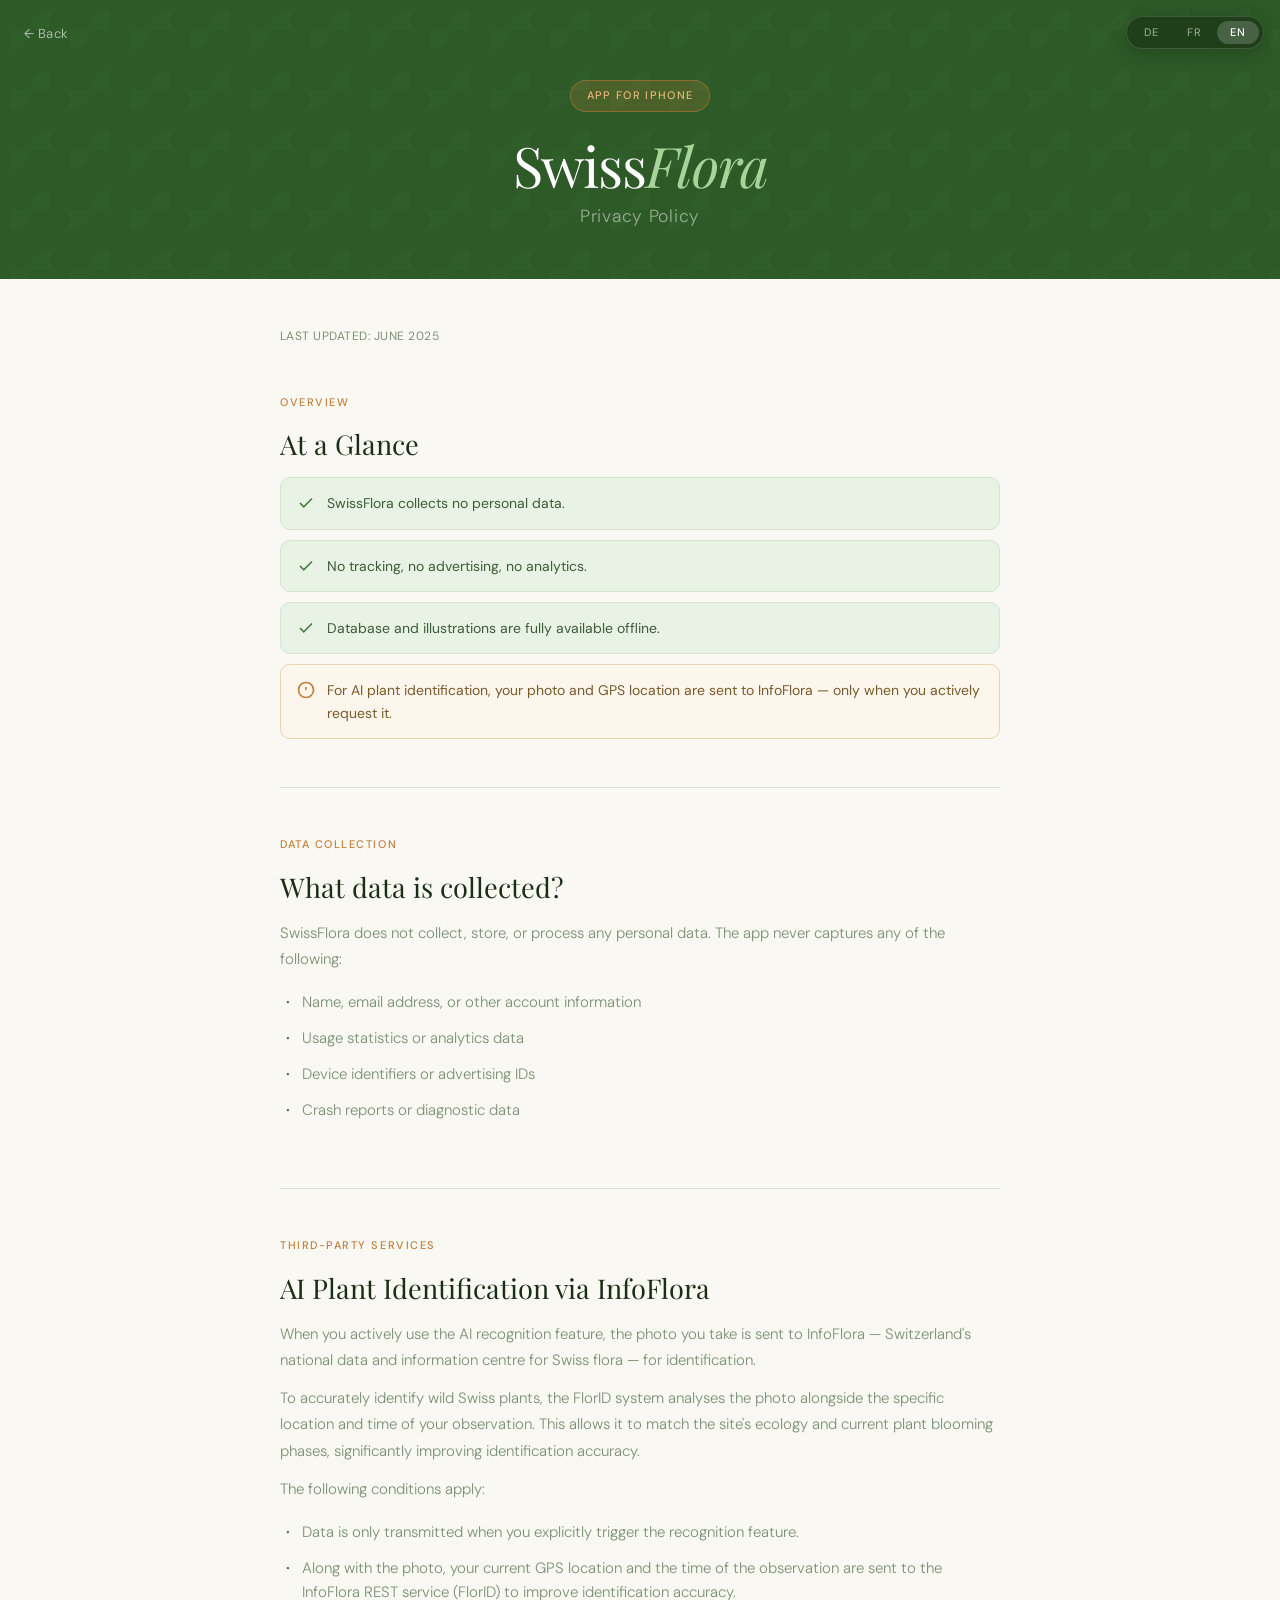
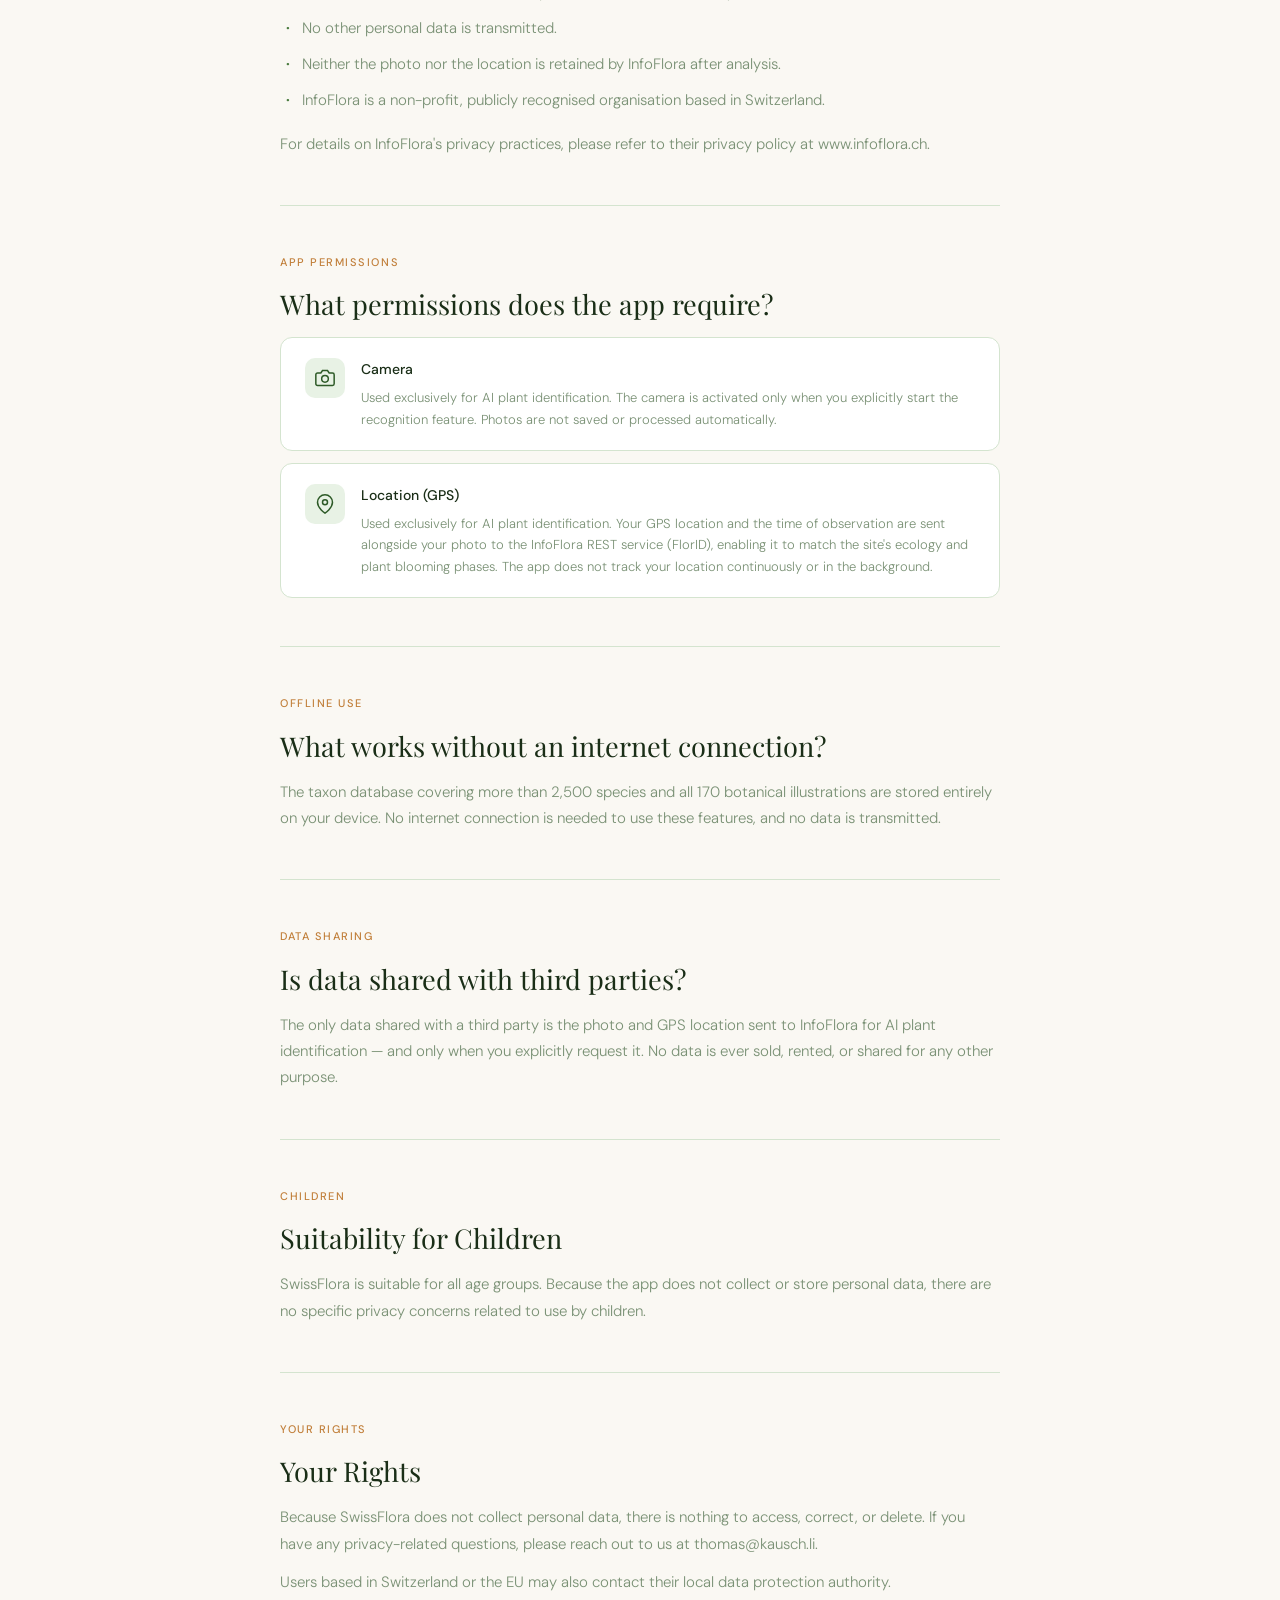
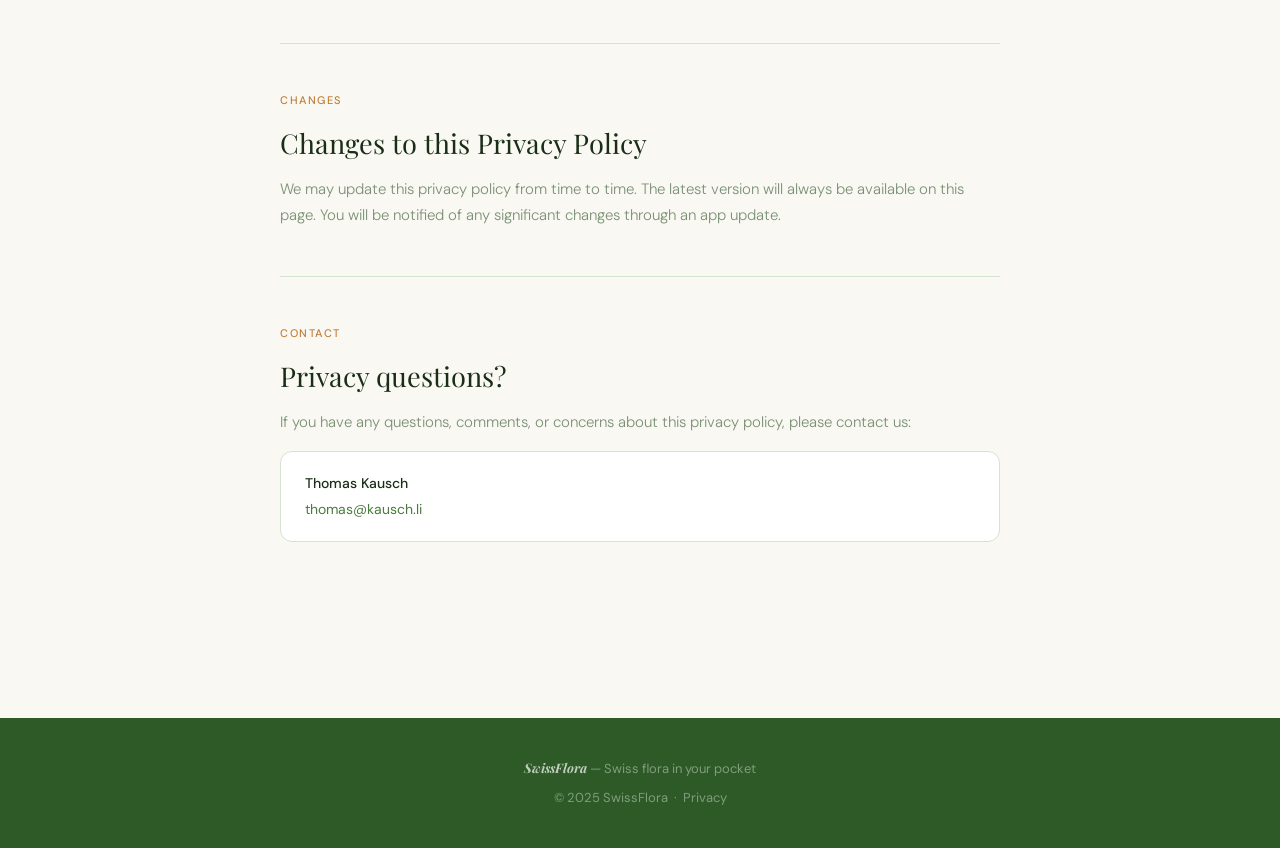
==== privacy.html @ dc01f247 "Explain FlorID system and add observation timestamp to data disclosure Describes how FlorID analyses" ====
<!DOCTYPE html>
<html lang="de">
<head>
  <meta charset="UTF-8">
  <meta name="viewport" content="width=device-width, initial-scale=1.0">
  <title>SwissFlora — Datenschutzerklärung</title>
  <link rel="preconnect" href="https://fonts.googleapis.com">
  <link rel="preconnect" href="https://fonts.gstatic.com" crossorigin>
  <link href="https://fonts.googleapis.com/css2?family=Playfair+Display:ital,wght@0,400;0,600;1,400&family=DM+Sans:wght@300;400;500&display=swap" rel="stylesheet">
  <link rel="stylesheet" href="style.css">
</head>
<body>

  <!-- ── Language Switcher ── -->
  <div class="lang-switcher" role="navigation" aria-label="Language / Langue / Sprache">
    <button class="lang-btn" data-lang="de" onclick="setLanguage('de')">DE</button>
    <button class="lang-btn" data-lang="fr" onclick="setLanguage('fr')">FR</button>
    <button class="lang-btn" data-lang="en" onclick="setLanguage('en')">EN</button>
  </div>

  <!-- ── Page Header ── -->
  <header class="policy-header">
    <a href="index.html" class="policy-back" data-i18n="back">← Zurück</a>
    <div class="policy-header-inner">
      <div class="badge" data-i18n="badge">App für iPhone</div>
      <h1>Swiss<em>Flora</em></h1>
      <p class="policy-subtitle" data-i18n="subtitle">Datenschutzerklärung</p>
    </div>
  </header>

  <!-- ── Content ── -->
  <main class="policy-main">
    <div class="policy-content">

      <p class="policy-intro" data-i18n="intro">
        Letzte Aktualisierung: Juni 2025
      </p>

      <!-- 2 Überblick -->
      <section class="policy-section">
        <div class="section-label" data-i18n="s2-label">Überblick</div>
        <h2 data-i18n="s2-h2">Kurz zusammengefasst</h2>
        <div class="policy-summary">
          <div class="summary-item summary-green">
            <svg viewBox="0 0 24 24" aria-hidden="true"><polyline points="20 6 9 17 4 12"/></svg>
            <span data-i18n="sum-1">SwissFlora erhebt keine persönlichen Daten.</span>
          </div>
          <div class="summary-item summary-green">
            <svg viewBox="0 0 24 24" aria-hidden="true"><polyline points="20 6 9 17 4 12"/></svg>
            <span data-i18n="sum-2">Kein Tracking, keine Werbung, keine Analysen.</span>
          </div>
          <div class="summary-item summary-green">
            <svg viewBox="0 0 24 24" aria-hidden="true"><polyline points="20 6 9 17 4 12"/></svg>
            <span data-i18n="sum-3">Datenbank und Illustrationen sind vollständig offline verfügbar.</span>
          </div>
          <div class="summary-item summary-amber">
            <svg viewBox="0 0 24 24" aria-hidden="true"><circle cx="12" cy="12" r="10"/><line x1="12" y1="8" x2="12" y2="12"/><line x1="12" y1="16" x2="12.01" y2="16"/></svg>
            <span data-i18n="sum-4">Für die KI-Pflanzenbestimmung werden dein Foto und dein GPS-Standort an InfoFlora übermittelt — nur auf deine aktive Anfrage hin.</span>
          </div>
        </div>
      </section>

      <!-- 3 Erhobene Daten -->
      <section class="policy-section">
        <div class="section-label" data-i18n="s3-label">Datenerhebung</div>
        <h2 data-i18n="s3-h2">Welche Daten werden erhoben?</h2>
        <p data-i18n="s3-p1">SwissFlora erhebt, speichert und verarbeitet keine persönlichen Daten. Die App verzichtet vollständig auf die Erfassung von:</p>
        <ul data-i18n-list="s3-list">
          <li data-i18n="s3-li1">Name, E-Mail-Adresse oder sonstige Kontodaten</li>
          <li data-i18n="s3-li3">Nutzungsstatistiken oder Analysedaten</li>
          <li data-i18n="s3-li4">Gerätekennungen oder Werbe-IDs</li>
          <li data-i18n="s3-li5">Abstürze oder Diagnosedaten</li>
        </ul>
      </section>

      <!-- 4 KI-Erkennung -->
      <section class="policy-section">
        <div class="section-label" data-i18n="s4-label">Drittanbieter</div>
        <h2 data-i18n="s4-h2">KI-Pflanzenbestimmung via InfoFlora</h2>
        <p data-i18n="s4-p1">Wenn du die KI-Erkennungsfunktion aktiv verwendest, wird das von dir aufgenommene Foto zur Bestimmung an <strong>InfoFlora</strong> — das nationale Daten- und Informationszentrum der Schweizer Flora — übermittelt.</p>
        <p data-i18n="s4-florid">Um Wildpflanzen der Schweiz präzise zu bestimmen, analysiert das <strong>FlorID</strong>-System das Foto gemeinsam mit dem genauen Standort und dem Zeitpunkt der Beobachtung. So kann das System die Ökologie des Standorts sowie die aktuellen Blütephasen der Pflanzen berücksichtigen und liefert dadurch deutlich genauere Ergebnisse.</p>
        <p data-i18n="s4-p2">Dabei gilt:</p>
        <ul>
          <li data-i18n="s4-li1">Die Übermittlung erfolgt ausschliesslich auf deine aktive Anfrage hin.</li>
          <li data-i18n="s4-li2">Zusammen mit dem Foto werden dein aktueller GPS-Standort sowie der Zeitpunkt der Aufnahme an den InfoFlora-REST-Dienst (FlorID) übermittelt, um die Erkennungswahrscheinlichkeit zu verbessern.</li>
          <li data-i18n="s4-li5">Es werden keine weiteren personenbezogenen Daten übermittelt.</li>
          <li data-i18n="s4-li3">Das Foto und der Standort werden nach der Analyse nicht von InfoFlora gespeichert.</li>
          <li data-i18n="s4-li4">InfoFlora ist eine gemeinnützige, staatlich anerkannte Organisation mit Sitz in der Schweiz.</li>
        </ul>
        <p data-i18n="s4-p3">Für die Datenschutzpraktiken von InfoFlora verweisen wir auf deren Datenschutzrichtlinien unter <a href="https://www.infoflora.ch" target="_blank" rel="noopener">www.infoflora.ch</a>.</p>
      </section>

      <!-- 5 Berechtigungen -->
      <section class="policy-section">
        <div class="section-label" data-i18n="s5-label">App-Berechtigungen</div>
        <h2 data-i18n="s5-h2">Welche Berechtigungen benötigt die App?</h2>
        <div class="permission-card">
          <div class="permission-icon">
            <svg viewBox="0 0 24 24" aria-hidden="true">
              <path d="M23 19a2 2 0 0 1-2 2H3a2 2 0 0 1-2-2V8a2 2 0 0 1 2-2h4l2-3h6l2 3h4a2 2 0 0 1 2 2z"/>
              <circle cx="12" cy="13" r="4"/>
            </svg>
          </div>
          <div>
            <strong data-i18n="perm-camera-title">Kamera</strong>
            <p data-i18n="perm-camera-desc">Wird ausschliesslich für die KI-Pflanzenbestimmung verwendet. Die Kamera wird nur aktiviert, wenn du die Erkennungsfunktion aktiv startest. Fotos werden nicht automatisch gespeichert oder verarbeitet.</p>
          </div>
        </div>
        <div class="permission-card" style="margin-top:0.75rem">
          <div class="permission-icon">
            <svg viewBox="0 0 24 24" aria-hidden="true">
              <path d="M21 10c0 7-9 13-9 13s-9-6-9-13a9 9 0 0 1 18 0z"/>
              <circle cx="12" cy="10" r="3"/>
            </svg>
          </div>
          <div>
            <strong data-i18n="perm-location-title">Standort (GPS)</strong>
            <p data-i18n="perm-location-desc">Wird ausschliesslich für die KI-Pflanzenbestimmung verwendet. Der GPS-Standort wird zusammen mit dem Foto an den InfoFlora-REST-Dienst übermittelt, um die Erkennungswahrscheinlichkeit zu verbessern. Eine dauerhafte Standortüberwachung findet nicht statt.</p>
          </div>
        </div>
      </section>

      <!-- 6 Offline -->
      <section class="policy-section">
        <div class="section-label" data-i18n="s6-label">Offline-Nutzung</div>
        <h2 data-i18n="s6-h2">Was funktioniert ohne Internetverbindung?</h2>
        <p data-i18n="s6-p">Die Taxon-Datenbank mit über 2 500 Arten sowie alle 170 botanischen Illustrationen sind vollständig lokal auf deinem Gerät gespeichert. Für die Nutzung dieser Funktionen ist keine Internetverbindung erforderlich, und es werden dabei keine Daten übertragen.</p>
      </section>

      <!-- 7 Datenweitergabe -->
      <section class="policy-section">
        <div class="section-label" data-i18n="s7-label">Datenweitergabe</div>
        <h2 data-i18n="s7-h2">Werden Daten an Dritte weitergegeben?</h2>
        <p data-i18n="s7-p">Mit Ausnahme der Übermittlung von Foto und GPS-Standort an InfoFlora für die KI-Pflanzenbestimmung (ausschliesslich auf deine aktive Anfrage) werden keinerlei Daten an Dritte weitergegeben, verkauft oder vermietet.</p>
      </section>

      <!-- 8 Kinder -->
      <section class="policy-section">
        <div class="section-label" data-i18n="s8-label">Kinder</div>
        <h2 data-i18n="s8-h2">Eignung für Kinder</h2>
        <p data-i18n="s8-p">SwissFlora richtet sich an alle Altersgruppen. Da die App keinerlei persönliche Daten erhebt oder speichert, bestehen keine besonderen Datenschutzbedenken hinsichtlich der Nutzung durch Kinder.</p>
      </section>

      <!-- 9 Rechte -->
      <section class="policy-section">
        <div class="section-label" data-i18n="s9-label">Deine Rechte</div>
        <h2 data-i18n="s9-h2">Welche Rechte hast du?</h2>
        <p data-i18n="s9-p1">Da SwissFlora keine persönlichen Daten erhebt, gibt es keine Daten, auf die du zugreifen, die du korrigieren oder löschen lassen könntest. Für Fragen zum Datenschutz stehen wir dir unter <a href="mailto:thomas@kausch.li">thomas@kausch.li</a> zur Verfügung.</p>
        <p data-i18n="s9-p2">Nutzerinnen und Nutzer mit Wohnsitz in der Schweiz oder der EU können sich zudem an die zuständige Datenschutzbehörde wenden.</p>
      </section>

      <!-- 10 Änderungen -->
      <section class="policy-section">
        <div class="section-label" data-i18n="s10-label">Änderungen</div>
        <h2 data-i18n="s10-h2">Änderungen dieser Datenschutzerklärung</h2>
        <p data-i18n="s10-p">Wir behalten uns das Recht vor, diese Datenschutzerklärung bei Bedarf zu aktualisieren. Die jeweils aktuelle Version ist auf dieser Seite verfügbar. Bei wesentlichen Änderungen werden Nutzerinnen und Nutzer über ein App-Update informiert.</p>
      </section>

      <!-- 11 Kontakt -->
      <section class="policy-section">
        <div class="section-label" data-i18n="s11-label">Kontakt</div>
        <h2 data-i18n="s11-h2">Fragen zum Datenschutz?</h2>
        <p data-i18n="s11-p">Bei Fragen, Anmerkungen oder Anliegen zum Datenschutz erreichst du uns unter:</p>
        <div class="contact-card">
          <strong>Thomas Kausch</strong>
          <a href="mailto:thomas@kausch.li">thomas@kausch.li</a>
        </div>
      </section>

    </div>
  </main>

  <!-- ── Footer ── -->
  <footer>
    <p><strong>SwissFlora</strong> — <span data-i18n="footer-tagline">Die Schweizer Flora in deiner Tasche</span></p>
    <p>© 2025 SwissFlora &nbsp;·&nbsp; <a href="privacy.html" data-i18n="footer-privacy">Datenschutz</a></p>
  </footer>

  <!-- ── i18n ── -->
  <script>
    const translations = {
      de: {
        'badge':    'App für iPhone',
        'back':     '← Zurück',
        'subtitle': 'Datenschutzerklärung',
        'intro':    'Letzte Aktualisierung: Juni 2025',

        'sum-1': 'SwissFlora erhebt keine persönlichen Daten.',
        'sum-2': 'Kein Tracking, keine Werbung, keine Analysen.',
        'sum-3': 'Datenbank und Illustrationen sind vollständig offline verfügbar.',
        'sum-4': 'Für die KI-Pflanzenbestimmung werden dein Foto und dein GPS-Standort an InfoFlora übermittelt — nur auf deine aktive Anfrage hin.',

        's2-label': 'Überblick',
        's2-h2':    'Kurz zusammengefasst',

        's3-label': 'Datenerhebung',
        's3-h2':    'Welche Daten werden erhoben?',
        's3-p1':    'SwissFlora erhebt, speichert und verarbeitet keine persönlichen Daten. Die App verzichtet vollständig auf die Erfassung von:',
        's3-li1':   'Name, E-Mail-Adresse oder sonstige Kontodaten',
        's3-li3':   'Nutzungsstatistiken oder Analysedaten',
        's3-li4':   'Gerätekennungen oder Werbe-IDs',
        's3-li5':   'Abstürze oder Diagnosedaten',

        's4-label': 'Drittanbieter',
        's4-h2':    'KI-Pflanzenbestimmung via InfoFlora',
        's4-p1':    'Wenn du die KI-Erkennungsfunktion aktiv verwendest, wird das von dir aufgenommene Foto zur Bestimmung an InfoFlora — das nationale Daten- und Informationszentrum der Schweizer Flora — übermittelt.',
        's4-florid': 'Um Wildpflanzen der Schweiz präzise zu bestimmen, analysiert das FlorID-System das Foto gemeinsam mit dem genauen Standort und dem Zeitpunkt der Beobachtung. So kann das System die Ökologie des Standorts sowie die aktuellen Blütephasen der Pflanzen berücksichtigen und liefert dadurch deutlich genauere Ergebnisse.',
        's4-p2':    'Dabei gilt:',
        's4-li1':   'Die Übermittlung erfolgt ausschliesslich auf deine aktive Anfrage hin.',
        's4-li2':   'Zusammen mit dem Foto werden dein aktueller GPS-Standort sowie der Zeitpunkt der Aufnahme an den InfoFlora-REST-Dienst (FlorID) übermittelt, um die Erkennungswahrscheinlichkeit zu verbessern.',
        's4-li5':   'Es werden keine weiteren personenbezogenen Daten übermittelt.',
        's4-li3':   'Das Foto und der Standort werden nach der Analyse nicht von InfoFlora gespeichert.',
        's4-li4':   'InfoFlora ist eine gemeinnützige, staatlich anerkannte Organisation mit Sitz in der Schweiz.',
        's4-p3':    'Für die Datenschutzpraktiken von InfoFlora verweisen wir auf deren Datenschutzrichtlinien.',

        's5-label':            'App-Berechtigungen',
        's5-h2':               'Welche Berechtigungen benötigt die App?',
        'perm-camera-title':   'Kamera',
        'perm-camera-desc':    'Wird ausschliesslich für die KI-Pflanzenbestimmung verwendet. Die Kamera wird nur aktiviert, wenn du die Erkennungsfunktion aktiv startest. Fotos werden nicht automatisch gespeichert oder verarbeitet.',
        'perm-location-title': 'Standort (GPS)',
        'perm-location-desc':  'Wird ausschliesslich für die KI-Pflanzenbestimmung verwendet. Der GPS-Standort wird zusammen mit dem Foto an den InfoFlora-REST-Dienst übermittelt, um die Erkennungswahrscheinlichkeit zu verbessern. Eine dauerhafte Standortüberwachung findet nicht statt.',

        's6-label': 'Offline-Nutzung',
        's6-h2':    'Was funktioniert ohne Internetverbindung?',
        's6-p':     'Die Taxon-Datenbank mit über 2 500 Arten sowie alle 170 botanischen Illustrationen sind vollständig lokal auf deinem Gerät gespeichert. Für die Nutzung dieser Funktionen ist keine Internetverbindung erforderlich.',

        's7-label': 'Datenweitergabe',
        's7-h2':    'Werden Daten an Dritte weitergegeben?',
        's7-p':     'Mit Ausnahme der Übermittlung von Foto und GPS-Standort an InfoFlora für die KI-Pflanzenbestimmung (ausschliesslich auf deine aktive Anfrage) werden keinerlei Daten an Dritte weitergegeben, verkauft oder vermietet.',

        's8-label': 'Kinder',
        's8-h2':    'Eignung für Kinder',
        's8-p':     'SwissFlora richtet sich an alle Altersgruppen. Da die App keinerlei persönliche Daten erhebt oder speichert, bestehen keine besonderen Datenschutzbedenken hinsichtlich der Nutzung durch Kinder.',

        's9-label': 'Deine Rechte',
        's9-h2':    'Welche Rechte hast du?',
        's9-p1':    'Da SwissFlora keine persönlichen Daten erhebt, gibt es keine Daten, auf die du zugreifen, die du korrigieren oder löschen lassen könntest. Für Fragen stehen wir unter thomas@kausch.li zur Verfügung.',
        's9-p2':    'Nutzerinnen und Nutzer mit Wohnsitz in der Schweiz oder der EU können sich zudem an die zuständige Datenschutzbehörde wenden.',

        's10-label': 'Änderungen',
        's10-h2':    'Änderungen dieser Datenschutzerklärung',
        's10-p':     'Wir behalten uns das Recht vor, diese Datenschutzerklärung bei Bedarf zu aktualisieren. Die jeweils aktuelle Version ist auf dieser Seite verfügbar. Bei wesentlichen Änderungen werden Nutzerinnen und Nutzer über ein App-Update informiert.',

        's11-label': 'Kontakt',
        's11-h2':    'Fragen zum Datenschutz?',
        's11-p':     'Bei Fragen, Anmerkungen oder Anliegen zum Datenschutz erreichst du uns unter:',

        'footer-tagline': 'Die Schweizer Flora in deiner Tasche',
        'footer-privacy': 'Datenschutz',
      },

      fr: {
        'badge':    'App pour iPhone',
        'back':     '← Retour',
        'subtitle': 'Politique de confidentialité',
        'intro':    'Dernière mise à jour : juin 2025',

        'sum-1': "SwissFlora ne collecte aucune donnée personnelle.",
        'sum-2': "Pas de tracking, pas de publicité, pas d'analyses.",
        'sum-3': "La base de données et les illustrations sont entièrement disponibles hors ligne.",
        'sum-4': "Pour la reconnaissance IA des plantes, votre photo et votre position GPS sont transmises à InfoFlora — uniquement sur votre demande active.",

        's2-label': 'Vue d\'ensemble',
        's2-h2':    'En bref',

        's3-label': 'Collecte de données',
        's3-h2':    'Quelles données sont collectées ?',
        's3-p1':    "SwissFlora ne collecte, ne stocke et ne traite aucune donnée personnelle. L'application renonce entièrement à la saisie de :",
        's3-li1':   "Nom, adresse e-mail ou autres données de compte",
        's3-li3':   "Statistiques d'utilisation ou données d'analyse",
        's3-li4':   "Identifiants d'appareils ou identifiants publicitaires",
        's3-li5':   "Données de plantage ou de diagnostic",

        's4-label': 'Services tiers',
        's4-h2':    'Reconnaissance IA via InfoFlora',
        's4-p1':    "Lorsque vous utilisez activement la fonction de reconnaissance IA, la photo que vous avez prise est transmise à InfoFlora — le centre national de données et d'information sur la flore suisse — pour identification.",
        's4-florid': "Pour identifier précisément les plantes sauvages suisses, le système FlorID analyse la photo avec la localisation exacte et la date de votre observation. Cela permet au système de tenir compte de l'écologie du site ainsi que des phases de floraison actuelles, ce qui améliore considérablement la précision des résultats.",
        's4-p2':    'Les conditions suivantes s\'appliquent :',
        's4-li1':   "La transmission a lieu exclusivement sur votre demande active.",
        's4-li2':   "En plus de la photo, votre position GPS actuelle et l'heure de l'observation sont transmises au service REST d'InfoFlora (FlorID) afin d'améliorer la probabilité d'identification.",
        's4-li5':   "Aucune autre donnée personnelle n'est transmise.",
        's4-li3':   "La photo et la position ne sont pas conservées par InfoFlora après l'analyse.",
        's4-li4':   "InfoFlora est une organisation à but non lucratif, reconnue d'utilité publique, basée en Suisse.",
        's4-p3':    "Pour les pratiques de confidentialité d'InfoFlora, veuillez consulter leur politique de confidentialité sur www.infoflora.ch.",

        's5-label':            'Autorisations',
        's5-h2':               "Quelles autorisations l'application requiert-elle ?",
        'perm-camera-title':   'Appareil photo',
        'perm-camera-desc':    "Utilisé exclusivement pour la reconnaissance IA des plantes. L'appareil photo n'est activé que lorsque vous lancez activement la fonction de reconnaissance. Les photos ne sont pas enregistrées ni traitées automatiquement.",
        'perm-location-title': 'Localisation (GPS)',
        'perm-location-desc':  "Utilisée exclusivement pour la reconnaissance IA des plantes. La position GPS est transmise avec la photo au service REST d'InfoFlora pour améliorer la probabilité d'identification. Aucune surveillance continue de la localisation n'est effectuée.",

        's6-label': 'Utilisation hors ligne',
        's6-h2':    'Que fonctionne sans connexion internet ?',
        's6-p':     "La base de données taxonomique avec plus de 2 500 espèces ainsi que les 170 illustrations botaniques sont entièrement stockées localement sur votre appareil. Aucune connexion internet n'est requise pour ces fonctions.",

        's7-label': 'Partage des données',
        's7-h2':    'Les données sont-elles partagées avec des tiers ?',
        's7-p':     "À l'exception de la transmission de la photo et de la position GPS à InfoFlora pour la reconnaissance IA des plantes (exclusivement sur votre demande active), aucune donnée n'est partagée, vendue ou louée à des tiers.",

        's8-label': 'Enfants',
        's8-h2':    'Convient-il aux enfants ?',
        's8-p':     "SwissFlora s'adresse à tous les groupes d'âge. Comme l'application ne collecte ni ne stocke aucune donnée personnelle, il n'y a pas de préoccupations particulières en matière de protection des données concernant l'utilisation par des enfants.",

        's9-label': 'Vos droits',
        's9-h2':    'Quels sont vos droits ?',
        's9-p1':    "Comme SwissFlora ne collecte pas de données personnelles, il n'y a pas de données auxquelles vous pouvez accéder, corriger ou faire supprimer. Pour toute question, contactez-nous à thomas@kausch.li.",
        's9-p2':    "Les utilisateurs résidant en Suisse ou dans l'UE peuvent également contacter l'autorité de protection des données compétente.",

        's10-label': 'Modifications',
        's10-h2':    'Modifications de cette politique',
        's10-p':     "Nous nous réservons le droit de mettre à jour cette politique de confidentialité si nécessaire. La version actuelle est disponible sur cette page. En cas de changements importants, les utilisateurs seront informés via une mise à jour de l'application.",

        's11-label': 'Contact',
        's11-h2':    'Des questions sur la confidentialité ?',
        's11-p':     'Pour toute question, remarque ou préoccupation concernant la confidentialité, contactez-nous :',

        'footer-tagline': 'La flore suisse dans votre poche',
        'footer-privacy': 'Confidentialité',
      },

      en: {
        'badge':    'App for iPhone',
        'back':     '← Back',
        'subtitle': 'Privacy Policy',
        'intro':    'Last updated: June 2025',

        'sum-1': 'SwissFlora collects no personal data.',
        'sum-2': 'No tracking, no advertising, no analytics.',
        'sum-3': 'Database and illustrations are fully available offline.',
        'sum-4': 'For AI plant identification, your photo and GPS location are sent to InfoFlora — only when you actively request it.',

        's2-label': 'Overview',
        's2-h2':    'At a Glance',

        's3-label': 'Data Collection',
        's3-h2':    'What data is collected?',
        's3-p1':    'SwissFlora does not collect, store, or process any personal data. The app never captures any of the following:',
        's3-li1':   'Name, email address, or other account information',
        's3-li3':   'Usage statistics or analytics data',
        's3-li4':   'Device identifiers or advertising IDs',
        's3-li5':   'Crash reports or diagnostic data',

        's4-label': 'Third-Party Services',
        's4-h2':    'AI Plant Identification via InfoFlora',
        's4-p1':    'When you actively use the AI recognition feature, the photo you take is sent to InfoFlora — Switzerland\'s national data and information centre for Swiss flora — for identification.',
        's4-florid': 'To accurately identify wild Swiss plants, the FlorID system analyses the photo alongside the specific location and time of your observation. This allows it to match the site\'s ecology and current plant blooming phases, significantly improving identification accuracy.',
        's4-p2':    'The following conditions apply:',
        's4-li1':   'Data is only transmitted when you explicitly trigger the recognition feature.',
        's4-li2':   'Along with the photo, your current GPS location and the time of the observation are sent to the InfoFlora REST service (FlorID) to improve identification accuracy.',
        's4-li5':   'No other personal data is transmitted.',
        's4-li3':   'Neither the photo nor the location is retained by InfoFlora after analysis.',
        's4-li4':   'InfoFlora is a non-profit, publicly recognised organisation based in Switzerland.',
        's4-p3':    'For details on InfoFlora\'s privacy practices, please refer to their privacy policy at www.infoflora.ch.',

        's5-label':            'App Permissions',
        's5-h2':               'What permissions does the app require?',
        'perm-camera-title':   'Camera',
        'perm-camera-desc':    'Used exclusively for AI plant identification. The camera is activated only when you explicitly start the recognition feature. Photos are not saved or processed automatically.',
        'perm-location-title': 'Location (GPS)',
        'perm-location-desc':  'Used exclusively for AI plant identification. Your GPS location and the time of observation are sent alongside your photo to the InfoFlora REST service (FlorID), enabling it to match the site\'s ecology and plant blooming phases. The app does not track your location continuously or in the background.',

        's6-label': 'Offline Use',
        's6-h2':    'What works without an internet connection?',
        's6-p':     'The taxon database covering more than 2,500 species and all 170 botanical illustrations are stored entirely on your device. No internet connection is needed to use these features, and no data is transmitted.',

        's7-label': 'Data Sharing',
        's7-h2':    'Is data shared with third parties?',
        's7-p':     'The only data shared with a third party is the photo and GPS location sent to InfoFlora for AI plant identification — and only when you explicitly request it. No data is ever sold, rented, or shared for any other purpose.',

        's8-label': 'Children',
        's8-h2':    'Suitability for Children',
        's8-p':     'SwissFlora is suitable for all age groups. Because the app does not collect or store personal data, there are no specific privacy concerns related to use by children.',

        's9-label': 'Your Rights',
        's9-h2':    'Your Rights',
        's9-p1':    'Because SwissFlora does not collect personal data, there is nothing to access, correct, or delete. If you have any privacy-related questions, please reach out to us at thomas@kausch.li.',
        's9-p2':    'Users based in Switzerland or the EU may also contact their local data protection authority.',

        's10-label': 'Changes',
        's10-h2':    'Changes to this Privacy Policy',
        's10-p':     'We may update this privacy policy from time to time. The latest version will always be available on this page. You will be notified of any significant changes through an app update.',

        's11-label': 'Contact',
        's11-h2':    'Privacy questions?',
        's11-p':     'If you have any questions, comments, or concerns about this privacy policy, please contact us:',

        'footer-tagline': 'Swiss flora in your pocket',
        'footer-privacy': 'Privacy',
      }
    };

    const pageTitles = {
      de: 'SwissFlora — Datenschutzerklärung',
      fr: 'SwissFlora — Politique de confidentialité',
      en: 'SwissFlora — Privacy Policy',
    };

    function setLanguage(lang) {
      const t = translations[lang];
      if (!t) return;

      document.querySelectorAll('[data-i18n]').forEach(el => {
        const key = el.getAttribute('data-i18n');
        if (t[key] !== undefined) el.textContent = t[key];
      });

      document.title = pageTitles[lang] || pageTitles.de;
      document.documentElement.lang = lang;

      document.querySelectorAll('.lang-btn').forEach(btn => {
        btn.classList.toggle('active', btn.dataset.lang === lang);
        btn.setAttribute('aria-pressed', btn.dataset.lang === lang ? 'true' : 'false');
      });

      try { localStorage.setItem('sf-lang', lang); } catch (_) {}
    }

    (function () {
      let saved;
      try { saved = localStorage.getItem('sf-lang'); } catch (_) {}
      const browserLang = (navigator.language || 'de').slice(0, 2).toLowerCase();
      const valid = ['de', 'fr', 'en'];
      const lang = valid.includes(saved) ? saved
                 : valid.includes(browserLang) ? browserLang
                 : 'de';
      setLanguage(lang);
    })();
  </script>

</body>
</html>
---- style.css ----
/* SwissFlora — Landing Page Styles */

*, *::before, *::after {
  margin: 0;
  padding: 0;
  box-sizing: border-box;
}

:root {
  --green-dark: #2d5a27;
  --green-mid: #4a7c3f;
  --green-light: #7aab6d;
  --green-pale: #e8f2e5;
  --cream: #faf8f3;
  --warm-white: #ffffff;
  --text-dark: #1a2e17;
  --text-mid: #3d5c38;
  --text-muted: #7a9175;
  --accent: #c17f3a;
  --border: #d4e4cf;
}

body {
  font-family: 'DM Sans', sans-serif;
  background: var(--cream);
  color: var(--text-dark);
  line-height: 1.6;
}

/* ── Language Switcher ── */

.lang-switcher {
  position: fixed;
  top: 1rem;
  right: 1rem;
  z-index: 200;
  display: flex;
  background: rgba(30, 60, 26, 0.88);
  backdrop-filter: blur(10px);
  -webkit-backdrop-filter: blur(10px);
  border-radius: 100px;
  padding: 4px;
  gap: 2px;
  border: 1px solid rgba(255, 255, 255, 0.14);
  box-shadow: 0 4px 20px rgba(0, 0, 0, 0.22);
}

.lang-btn {
  background: transparent;
  border: none;
  color: rgba(255, 255, 255, 0.5);
  font-size: 11px;
  font-weight: 500;
  padding: 6px 13px;
  border-radius: 100px;
  cursor: pointer;
  font-family: 'DM Sans', sans-serif;
  letter-spacing: 0.09em;
  text-transform: uppercase;
  transition: background 0.15s ease, color 0.15s ease;
  line-height: 1;
}

.lang-btn.active {
  background: rgba(255, 255, 255, 0.18);
  color: #fff;
}

.lang-btn:hover {
  color: #fff;
}

/* ── Hero ── */

.hero {
  min-height: 100vh;
  background: var(--green-dark);
  position: relative;
  display: flex;
  flex-direction: column;
  align-items: center;
  justify-content: center;
  text-align: center;
  padding: 4rem 2rem;
  overflow: hidden;
}

.hero::before {
  content: '';
  position: absolute;
  inset: 0;
  background-image: url("data:image/svg+xml,%3Csvg width='60' height='60' viewBox='0 0 60 60' xmlns='http://www.w3.org/2000/svg'%3E%3Cg fill='none' fill-rule='evenodd'%3E%3Cg fill='%234a7c3f' fill-opacity='0.3'%3E%3Cpath d='M30 30c0-11 9-20 20-20v20H30z'/%3E%3Cpath d='M30 30c0 11-9 20-20 20V30h20z'/%3E%3C/g%3E%3C/g%3E%3C/svg%3E");
  opacity: 0.4;
}

.badge {
  display: inline-block;
  background: rgba(193, 127, 58, 0.2);
  border: 1px solid rgba(193, 127, 58, 0.5);
  color: #e8b878;
  font-size: 11px;
  letter-spacing: 0.12em;
  text-transform: uppercase;
  padding: 6px 16px;
  border-radius: 100px;
  margin-bottom: 2rem;
  font-family: 'DM Sans', sans-serif;
  font-weight: 500;
  position: relative;
}

.hero h1 {
  font-family: 'Playfair Display', serif;
  font-size: clamp(3rem, 8vw, 6rem);
  font-weight: 400;
  color: #ffffff;
  line-height: 1.05;
  margin-bottom: 0.5rem;
  position: relative;
  letter-spacing: -0.02em;
}

.hero h1 em {
  font-style: italic;
  color: #a8d49b;
}

.hero-sub {
  font-size: clamp(1rem, 2.5vw, 1.2rem);
  color: rgba(255, 255, 255, 0.65);
  max-width: 520px;
  margin: 1.5rem auto 3rem;
  position: relative;
  font-weight: 300;
  line-height: 1.7;
}

.cta-group {
  display: flex;
  gap: 16px;
  justify-content: center;
  flex-wrap: wrap;
  position: relative;
}

.cta-primary {
  background: var(--accent);
  color: #fff;
  padding: 14px 32px;
  border-radius: 100px;
  font-size: 15px;
  font-weight: 500;
  text-decoration: none;
  transition: transform 0.2s, background 0.2s;
  font-family: 'DM Sans', sans-serif;
}

.cta-primary:hover {
  background: #a86a28;
  transform: translateY(-1px);
}

.cta-secondary {
  background: transparent;
  color: rgba(255, 255, 255, 0.8);
  padding: 14px 32px;
  border-radius: 100px;
  font-size: 15px;
  font-weight: 400;
  text-decoration: none;
  border: 1px solid rgba(255, 255, 255, 0.25);
  transition: border-color 0.2s, color 0.2s;
  font-family: 'DM Sans', sans-serif;
}

.cta-secondary:hover {
  border-color: rgba(255, 255, 255, 0.6);
  color: #fff;
}

.scroll-hint {
  position: absolute;
  bottom: 2rem;
  left: 50%;
  transform: translateX(-50%);
  color: rgba(255, 255, 255, 0.4);
  font-size: 12px;
  letter-spacing: 0.08em;
  text-transform: uppercase;
}

/* ── Stats ── */

.stats {
  background: var(--warm-white);
  padding: 3rem 2rem;
  border-bottom: 1px solid var(--border);
}

.stats-inner {
  max-width: 800px;
  margin: 0 auto;
  display: grid;
  grid-template-columns: repeat(3, 1fr);
  gap: 2rem;
  text-align: center;
}

.stat-num {
  font-family: 'Playfair Display', serif;
  font-size: 2.8rem;
  color: var(--green-dark);
  font-weight: 600;
  line-height: 1;
}

.stat-label {
  font-size: 13px;
  color: var(--text-muted);
  margin-top: 6px;
  font-weight: 400;
  letter-spacing: 0.02em;
}

/* ── Sections ── */

.section {
  padding: 5rem 2rem;
}

.section-inner {
  max-width: 860px;
  margin: 0 auto;
}

.section-label {
  font-size: 11px;
  letter-spacing: 0.14em;
  text-transform: uppercase;
  color: var(--accent);
  font-weight: 500;
  margin-bottom: 1rem;
}

.section h2 {
  font-family: 'Playfair Display', serif;
  font-size: clamp(1.8rem, 4vw, 2.8rem);
  font-weight: 400;
  color: var(--text-dark);
  margin-bottom: 1.5rem;
  line-height: 1.2;
}

/* ── Feature Cards ── */

.features-grid {
  display: grid;
  grid-template-columns: repeat(auto-fit, minmax(240px, 1fr));
  gap: 1.5rem;
  margin-top: 3rem;
}

.feature-card {
  background: var(--warm-white);
  border: 1px solid var(--border);
  border-radius: 16px;
  padding: 2rem 1.75rem;
  position: relative;
  overflow: hidden;
}

.feature-card::before {
  content: '';
  position: absolute;
  top: 0;
  left: 0;
  right: 0;
  height: 3px;
  background: linear-gradient(90deg, var(--green-mid), var(--green-light));
}

.feature-icon {
  width: 44px;
  height: 44px;
  background: var(--green-pale);
  border-radius: 12px;
  display: flex;
  align-items: center;
  justify-content: center;
  margin-bottom: 1.25rem;
}

.feature-icon svg {
  width: 22px;
  height: 22px;
  stroke: var(--green-dark);
  fill: none;
  stroke-width: 1.8;
}

.feature-card h3 {
  font-family: 'Playfair Display', serif;
  font-size: 1.15rem;
  color: var(--text-dark);
  margin-bottom: 0.6rem;
  font-weight: 600;
}

.feature-card p {
  font-size: 14px;
  color: var(--text-muted);
  line-height: 1.65;
  font-weight: 300;
}

/* ── Illustrations Section ── */

.illus-section {
  background: var(--green-dark);
  padding: 5rem 2rem;
}

.illus-inner {
  max-width: 860px;
  margin: 0 auto;
  display: grid;
  grid-template-columns: 1fr 1fr;
  gap: 4rem;
  align-items: center;
}

.illus-text .section-label {
  color: #a8d49b;
}

.illus-text h2 {
  font-family: 'Playfair Display', serif;
  font-size: clamp(1.8rem, 3.5vw, 2.4rem);
  color: #fff;
  margin-bottom: 1rem;
  font-weight: 400;
  line-height: 1.2;
}

.illus-text p {
  color: rgba(255, 255, 255, 0.65);
  font-size: 15px;
  line-height: 1.7;
  font-weight: 300;
}

/* ── Audience ── */

.audience {
  padding: 5rem 2rem;
  background: var(--warm-white);
}

.audience-inner {
  max-width: 860px;
  margin: 0 auto;
}

.audience h2 {
  font-family: 'Playfair Display', serif;
  font-size: clamp(1.8rem, 3.5vw, 2.4rem);
  font-weight: 400;
  margin-bottom: 0.5rem;
  line-height: 1.2;
}

.audience-grid {
  display: flex;
  flex-wrap: wrap;
  gap: 12px;
  margin-top: 2rem;
}

.audience-pill {
  display: flex;
  align-items: center;
  gap: 8px;
  background: var(--green-pale);
  border: 1px solid var(--border);
  border-radius: 100px;
  padding: 10px 20px;
  font-size: 14px;
  color: var(--text-mid);
  font-weight: 400;
}

.audience-pill svg {
  width: 16px;
  height: 16px;
  stroke: var(--green-mid);
  fill: none;
  stroke-width: 2;
  flex-shrink: 0;
}

/* ── Sources ── */

.sources {
  background: var(--cream);
  padding: 4rem 2rem;
  border-top: 1px solid var(--border);
}

.sources-inner {
  max-width: 860px;
  margin: 0 auto;
}

.sources h2 {
  font-family: 'Playfair Display', serif;
  font-size: clamp(1.5rem, 3vw, 2rem);
  font-weight: 400;
  margin-bottom: 0.25rem;
}

.sources-grid {
  display: flex;
  gap: 2rem;
  margin-top: 2rem;
  flex-wrap: wrap;
}

.source-item {
  display: flex;
  align-items: center;
  gap: 12px;
  background: var(--warm-white);
  border: 1px solid var(--border);
  border-radius: 12px;
  padding: 1rem 1.5rem;
  flex: 1;
  min-width: 200px;
}

.source-dot {
  width: 10px;
  height: 10px;
  border-radius: 50%;
  background: var(--green-mid);
  flex-shrink: 0;
}

.source-name {
  font-size: 14px;
  font-weight: 500;
  color: var(--text-dark);
}

.source-desc {
  font-size: 12px;
  color: var(--text-muted);
  margin-top: 2px;
}

/* ── Privacy Banner ── */

.privacy-banner {
  background: var(--green-pale);
  border-top: 1px solid var(--border);
  padding: 3rem 2rem;
  text-align: center;
}

.privacy-inner {
  max-width: 600px;
  margin: 0 auto;
}

.privacy-icon {
  width: 48px;
  height: 48px;
  background: var(--green-mid);
  border-radius: 50%;
  display: flex;
  align-items: center;
  justify-content: center;
  margin: 0 auto 1rem;
}

.privacy-icon svg {
  width: 22px;
  height: 22px;
  stroke: #fff;
  fill: none;
  stroke-width: 2;
}

.privacy-banner h3 {
  font-family: 'Playfair Display', serif;
  font-size: 1.4rem;
  color: var(--text-dark);
  margin-bottom: 0.75rem;
}

.privacy-banner p {
  font-size: 14px;
  color: var(--text-muted);
  line-height: 1.7;
  font-weight: 300;
}

/* ── Footer ── */

footer {
  background: var(--green-dark);
  padding: 2.5rem 2rem;
  text-align: center;
}

footer p {
  color: rgba(255, 255, 255, 0.4);
  font-size: 13px;
}

footer p + p {
  margin-top: 8px;
}

footer strong {
  color: rgba(255, 255, 255, 0.7);
  font-family: 'Playfair Display', serif;
  font-style: italic;
}

/* ── Screenshots Section ── */

.screenshots-section {
  background: var(--cream);
  padding: 5rem 2rem;
  border-top: 1px solid var(--border);
}

.screenshots-grid {
  display: flex;
  justify-content: center;
  align-items: flex-end;
  gap: 2rem;
  margin-top: 3rem;
}

.screenshot-item {
  display: flex;
  flex-direction: column;
  align-items: center;
  gap: 1rem;
}

.phone-frame {
  border-radius: 40px;
  overflow: hidden;
  box-shadow: 0 20px 60px rgba(45, 90, 39, 0.18), 0 4px 16px rgba(45, 90, 39, 0.12);
  border: 2px solid rgba(45, 90, 39, 0.12);
  width: 180px;
  transition: transform 0.3s ease;
}

.phone-frame:hover {
  transform: translateY(-6px);
}

.phone-frame img {
  display: block;
  width: 100%;
  height: auto;
}

.screenshot-featured .phone-frame {
  width: 220px;
  box-shadow: 0 28px 80px rgba(45, 90, 39, 0.25), 0 6px 24px rgba(45, 90, 39, 0.15);
}

.screenshot-caption {
  font-size: 13px;
  color: var(--text-muted);
  text-align: center;
  line-height: 1.5;
  font-weight: 400;
}

/* ── Illustration Phones ── */

.illus-screens {
  position: relative;
  height: 420px;
  display: flex;
  align-items: center;
  justify-content: center;
}

.illus-phone {
  position: absolute;
  border-radius: 32px;
  overflow: hidden;
  border: 2px solid rgba(255, 255, 255, 0.15);
}

.illus-phone img {
  display: block;
  width: 100%;
  height: auto;
}

.illus-phone-back {
  width: 160px;
  top: 20px;
  right: 0;
  opacity: 0.75;
  transform: rotate(6deg);
  box-shadow: 0 12px 40px rgba(0, 0, 0, 0.35);
}

.illus-phone-front {
  width: 190px;
  bottom: 0;
  left: 0;
  transform: rotate(-4deg);
  box-shadow: 0 20px 60px rgba(0, 0, 0, 0.45);
}

/* ── Privacy Policy Page ── */

.policy-header {
  background: var(--green-dark);
  padding: 5rem 2rem 3rem;
  text-align: center;
  position: relative;
}

.policy-header::before {
  content: '';
  position: absolute;
  inset: 0;
  background-image: url("data:image/svg+xml,%3Csvg width='60' height='60' viewBox='0 0 60 60' xmlns='http://www.w3.org/2000/svg'%3E%3Cg fill='none' fill-rule='evenodd'%3E%3Cg fill='%234a7c3f' fill-opacity='0.3'%3E%3Cpath d='M30 30c0-11 9-20 20-20v20H30z'/%3E%3Cpath d='M30 30c0 11-9 20-20 20V30h20z'/%3E%3C/g%3E%3C/g%3E%3C/svg%3E");
  opacity: 0.4;
}

.policy-back {
  position: absolute;
  top: 1.5rem;
  left: 1.5rem;
  color: rgba(255, 255, 255, 0.6);
  text-decoration: none;
  font-size: 13px;
  font-weight: 400;
  letter-spacing: 0.03em;
  transition: color 0.15s;
  z-index: 10;
}

.policy-back:hover {
  color: #fff;
}

.policy-header-inner {
  position: relative;
}

.policy-header h1 {
  font-family: 'Playfair Display', serif;
  font-size: clamp(2.2rem, 5vw, 3.5rem);
  font-weight: 400;
  color: #ffffff;
  line-height: 1.05;
  margin-bottom: 0.5rem;
  letter-spacing: -0.02em;
}

.policy-header h1 em {
  font-style: italic;
  color: #a8d49b;
}

.policy-header .badge {
  margin-bottom: 1.5rem;
}

.policy-subtitle {
  font-size: clamp(1rem, 2vw, 1.1rem);
  color: rgba(255, 255, 255, 0.5);
  font-weight: 300;
  margin-top: 0.25rem;
  letter-spacing: 0.04em;
}

.policy-main {
  background: var(--cream);
  padding: 3rem 2rem 5rem;
}

.policy-content {
  max-width: 720px;
  margin: 0 auto;
}

.policy-intro {
  font-size: 12px;
  color: var(--text-muted);
  letter-spacing: 0.04em;
  margin-bottom: 3rem;
  text-transform: uppercase;
}

.policy-section {
  margin-bottom: 3rem;
  padding-bottom: 3rem;
  border-bottom: 1px solid var(--border);
}

.policy-section:last-child {
  border-bottom: none;
}

.policy-section h2 {
  font-family: 'Playfair Display', serif;
  font-size: clamp(1.3rem, 3vw, 1.7rem);
  font-weight: 400;
  color: var(--text-dark);
  margin-bottom: 1rem;
  line-height: 1.25;
}

.policy-section p {
  font-size: 15px;
  color: var(--text-muted);
  line-height: 1.75;
  font-weight: 300;
  margin-bottom: 0.75rem;
}

.policy-section p:last-child {
  margin-bottom: 0;
}

.policy-section p strong {
  color: var(--text-dark);
  font-weight: 500;
}

.policy-section p a,
.policy-section ul a {
  color: var(--green-mid);
  text-decoration: none;
}

.policy-section p a:hover,
.policy-section ul a:hover {
  text-decoration: underline;
}

.policy-section ul {
  list-style: none;
  padding: 0;
  margin: 0.75rem 0;
}

.policy-section ul li {
  font-size: 15px;
  color: var(--text-muted);
  line-height: 1.65;
  font-weight: 300;
  padding: 0.35rem 0 0.35rem 1.4rem;
  position: relative;
}

.policy-section ul li::before {
  content: '·';
  position: absolute;
  left: 0.4rem;
  color: var(--green-mid);
  font-weight: 700;
}

/* Summary boxes */
.policy-summary {
  display: flex;
  flex-direction: column;
  gap: 10px;
  margin-top: 1rem;
}

.summary-item {
  display: flex;
  align-items: flex-start;
  gap: 12px;
  padding: 14px 16px;
  border-radius: 10px;
  font-size: 14px;
  line-height: 1.6;
  font-weight: 400;
}

.summary-item svg {
  width: 18px;
  height: 18px;
  flex-shrink: 0;
  margin-top: 2px;
  stroke-width: 2.2;
  fill: none;
}

.summary-green {
  background: var(--green-pale);
  border: 1px solid var(--border);
  color: var(--text-mid);
}

.summary-green svg {
  stroke: var(--green-mid);
}

.summary-amber {
  background: #fdf6ed;
  border: 1px solid #e8d5b0;
  color: #7a5a2a;
}

.summary-amber svg {
  stroke: var(--accent);
}

/* Permission card */
.permission-card {
  display: flex;
  align-items: flex-start;
  gap: 1rem;
  background: var(--warm-white);
  border: 1px solid var(--border);
  border-radius: 12px;
  padding: 1.25rem 1.5rem;
  margin-top: 1rem;
}

.permission-icon {
  width: 40px;
  height: 40px;
  background: var(--green-pale);
  border-radius: 10px;
  display: flex;
  align-items: center;
  justify-content: center;
  flex-shrink: 0;
}

.permission-icon svg {
  width: 20px;
  height: 20px;
  stroke: var(--green-dark);
  fill: none;
  stroke-width: 1.8;
}

.permission-card strong {
  display: block;
  font-size: 14px;
  font-weight: 500;
  color: var(--text-dark);
  margin-bottom: 0.4rem;
}

.permission-card p {
  font-size: 13px;
  color: var(--text-muted);
  line-height: 1.65;
  font-weight: 300;
  margin: 0 !important;
}

/* Contact card */
.contact-card {
  display: flex;
  flex-direction: column;
  gap: 4px;
  background: var(--warm-white);
  border: 1px solid var(--border);
  border-radius: 12px;
  padding: 1.25rem 1.5rem;
  margin-top: 1rem;
  font-size: 14px;
}

.contact-card strong {
  color: var(--text-dark);
  font-weight: 500;
}

.contact-card a {
  color: var(--green-mid);
  text-decoration: none;
}

.contact-card a:hover {
  text-decoration: underline;
}

footer a {
  color: rgba(255, 255, 255, 0.4);
  text-decoration: none;
}

footer a:hover {
  color: rgba(255, 255, 255, 0.7);
}

/* ── Responsive ── */

@media (max-width: 600px) {
  .stats-inner {
    grid-template-columns: 1fr;
  }

  .illus-inner {
    grid-template-columns: 1fr;
  }

  .illus-screens {
    display: none;
  }

  .screenshots-grid {
    flex-direction: column;
    align-items: center;
  }

  .screenshot-featured .phone-frame,
  .phone-frame {
    width: 200px;
  }

  .lang-switcher {
    top: 0.75rem;
    right: 0.75rem;
  }

  .lang-btn {
    padding: 5px 10px;
    font-size: 10px;
  }
}
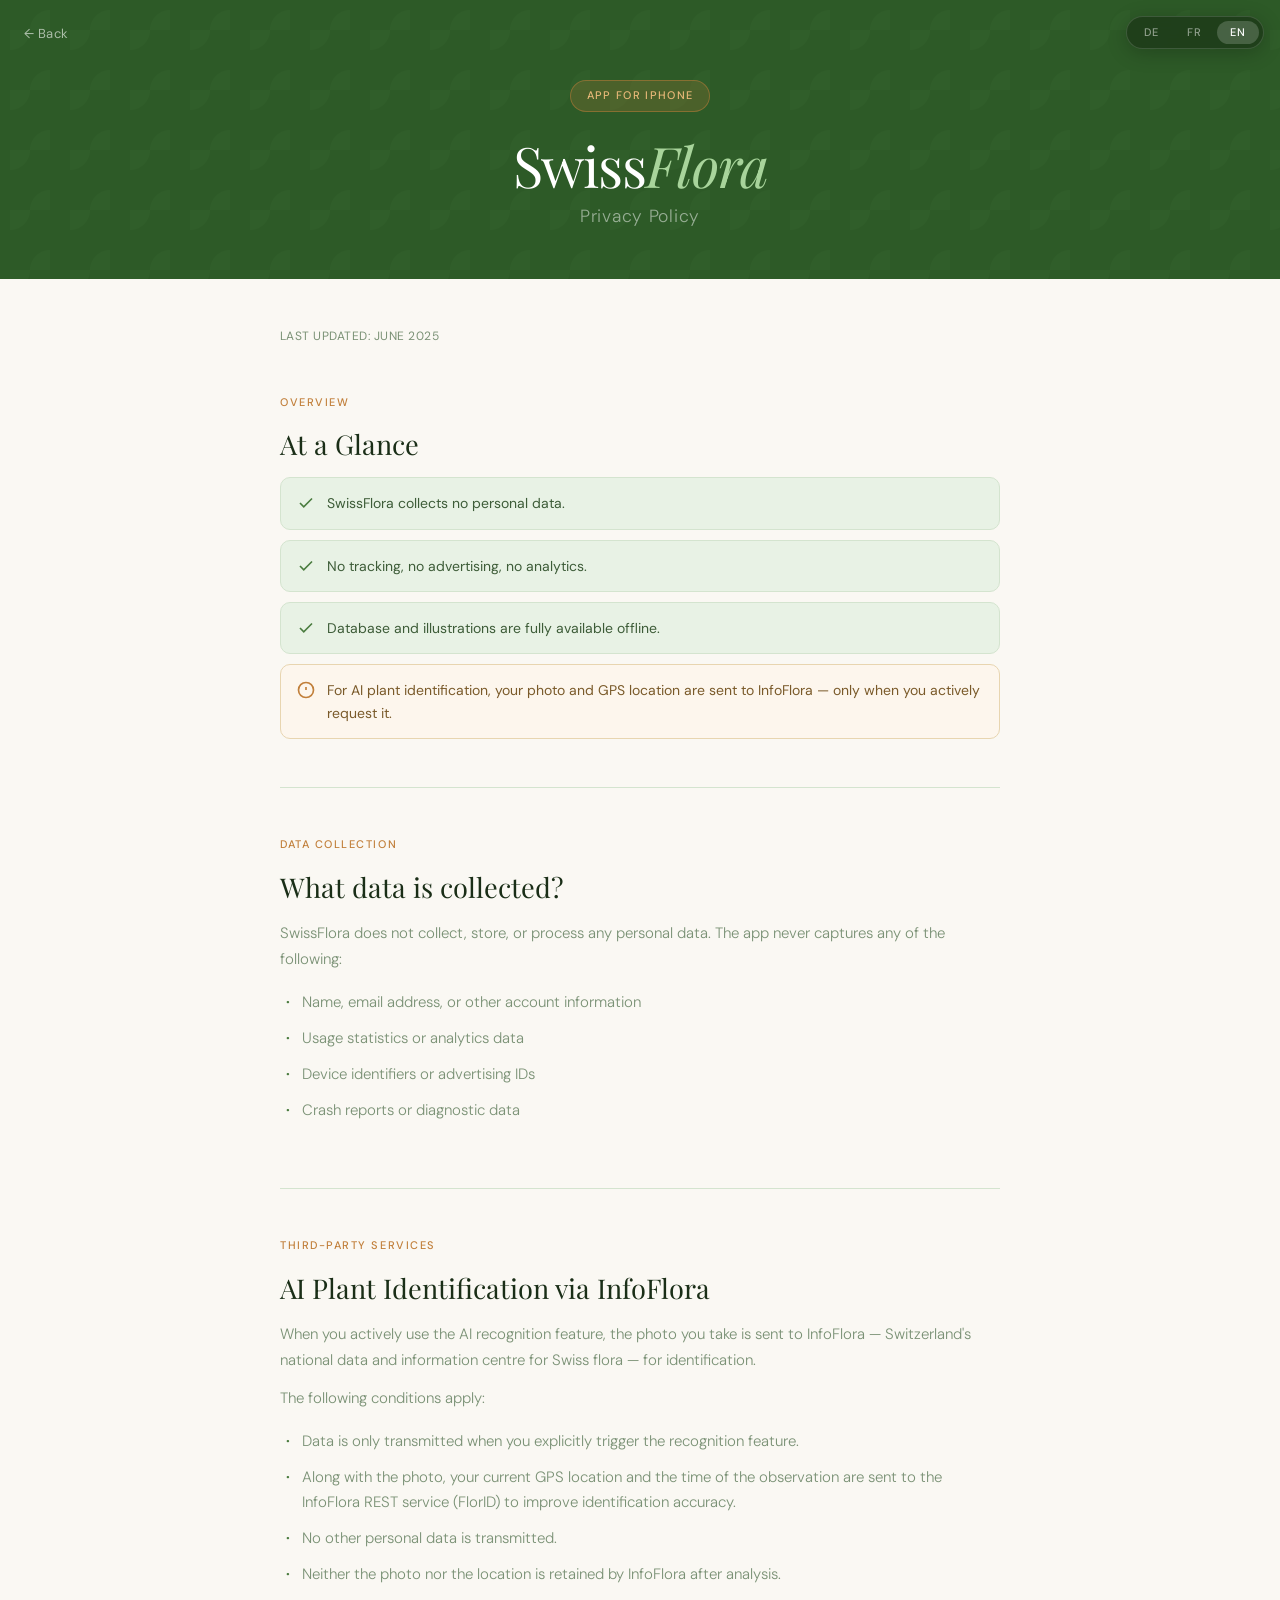
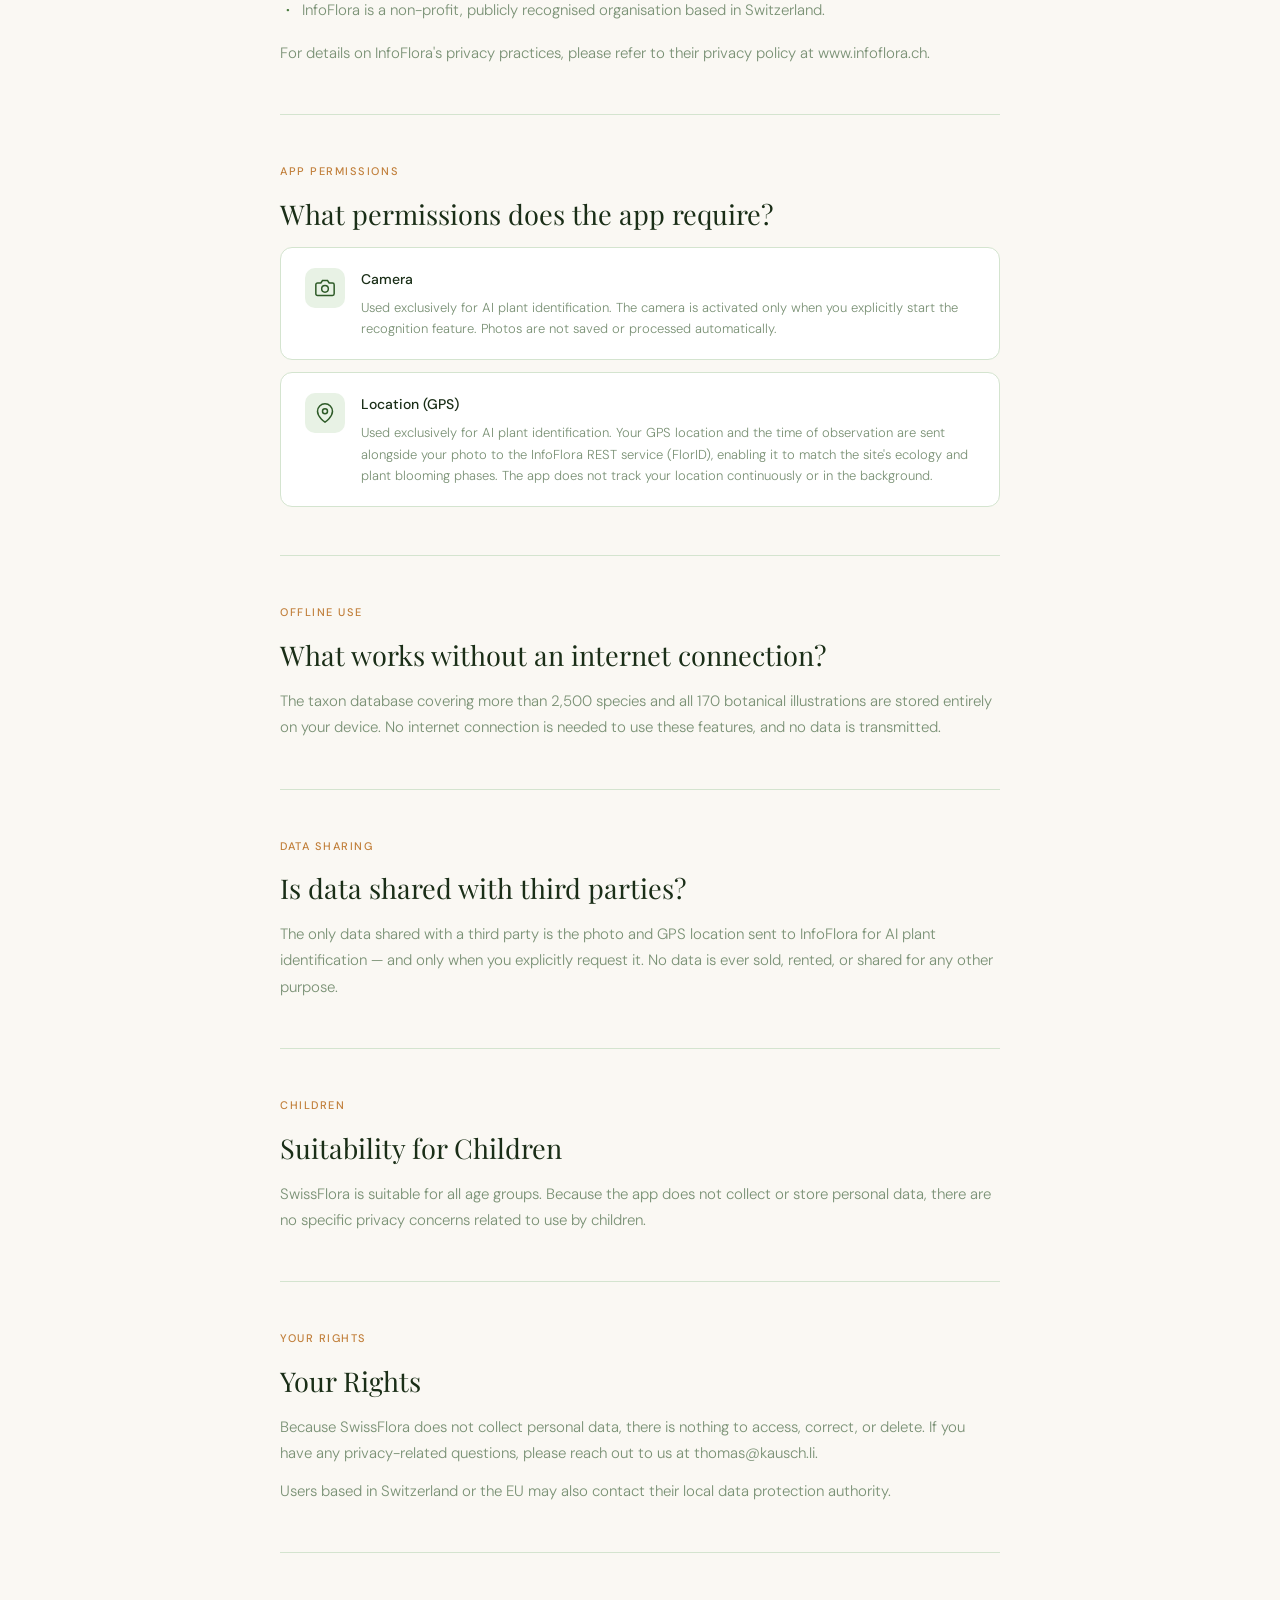
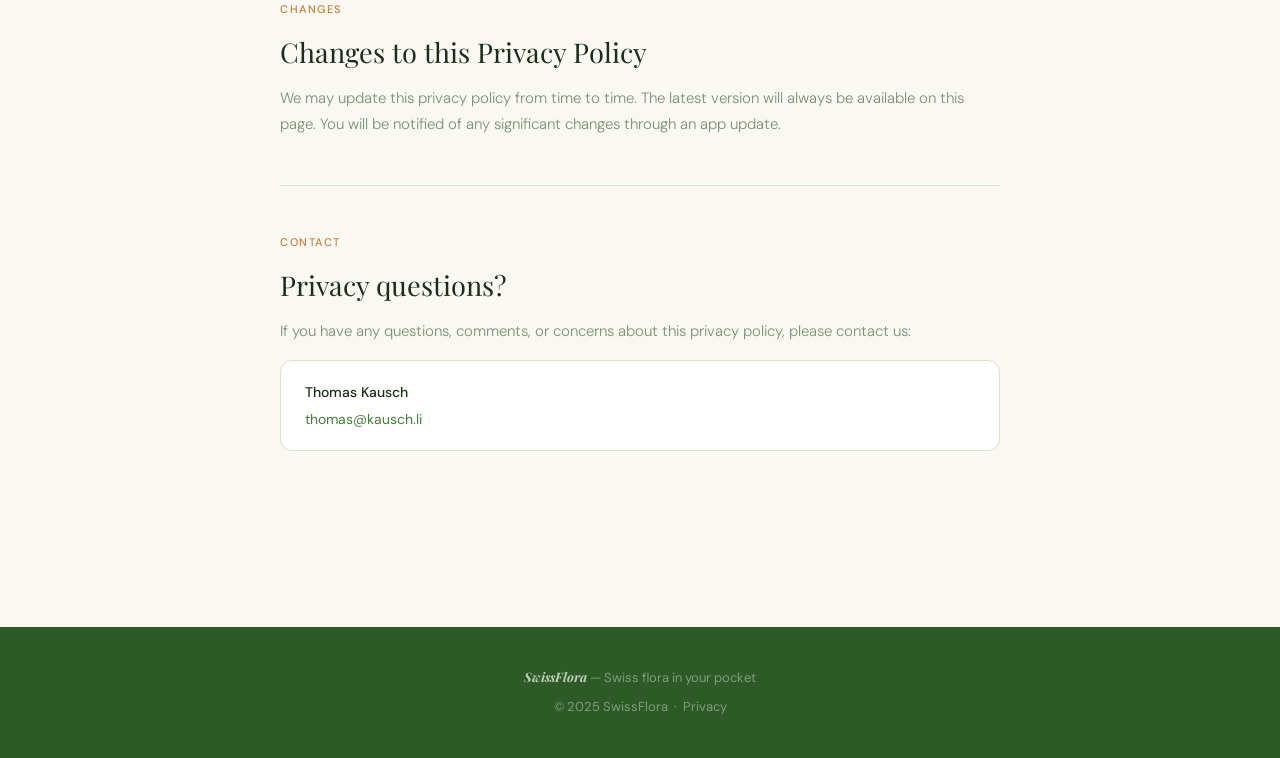
==== commit 2d6d1697: "Remove FlorID system explanation paragraph from privacy policy Co-Authored-By: Claude Sonnet 4.6 <no" ====
--- a/privacy.html
+++ b/privacy.html
@@ -78,7 +78,6 @@
         <div class="section-label" data-i18n="s4-label">Drittanbieter</div>
         <h2 data-i18n="s4-h2">KI-Pflanzenbestimmung via InfoFlora</h2>
         <p data-i18n="s4-p1">Wenn du die KI-Erkennungsfunktion aktiv verwendest, wird das von dir aufgenommene Foto zur Bestimmung an <strong>InfoFlora</strong> — das nationale Daten- und Informationszentrum der Schweizer Flora — übermittelt.</p>
-        <p data-i18n="s4-florid">Um Wildpflanzen der Schweiz präzise zu bestimmen, analysiert das <strong>FlorID</strong>-System das Foto gemeinsam mit dem genauen Standort und dem Zeitpunkt der Beobachtung. So kann das System die Ökologie des Standorts sowie die aktuellen Blütephasen der Pflanzen berücksichtigen und liefert dadurch deutlich genauere Ergebnisse.</p>
         <p data-i18n="s4-p2">Dabei gilt:</p>
         <ul>
           <li data-i18n="s4-li1">Die Übermittlung erfolgt ausschliesslich auf deine aktive Anfrage hin.</li>
@@ -204,7 +203,6 @@
         's4-label': 'Drittanbieter',
         's4-h2':    'KI-Pflanzenbestimmung via InfoFlora',
         's4-p1':    'Wenn du die KI-Erkennungsfunktion aktiv verwendest, wird das von dir aufgenommene Foto zur Bestimmung an InfoFlora — das nationale Daten- und Informationszentrum der Schweizer Flora — übermittelt.',
-        's4-florid': 'Um Wildpflanzen der Schweiz präzise zu bestimmen, analysiert das FlorID-System das Foto gemeinsam mit dem genauen Standort und dem Zeitpunkt der Beobachtung. So kann das System die Ökologie des Standorts sowie die aktuellen Blütephasen der Pflanzen berücksichtigen und liefert dadurch deutlich genauere Ergebnisse.',
         's4-p2':    'Dabei gilt:',
         's4-li1':   'Die Übermittlung erfolgt ausschliesslich auf deine aktive Anfrage hin.',
         's4-li2':   'Zusammen mit dem Foto werden dein aktueller GPS-Standort sowie der Zeitpunkt der Aufnahme an den InfoFlora-REST-Dienst (FlorID) übermittelt, um die Erkennungswahrscheinlichkeit zu verbessern.',
@@ -274,7 +272,6 @@
         's4-label': 'Services tiers',
         's4-h2':    'Reconnaissance IA via InfoFlora',
         's4-p1':    "Lorsque vous utilisez activement la fonction de reconnaissance IA, la photo que vous avez prise est transmise à InfoFlora — le centre national de données et d'information sur la flore suisse — pour identification.",
-        's4-florid': "Pour identifier précisément les plantes sauvages suisses, le système FlorID analyse la photo avec la localisation exacte et la date de votre observation. Cela permet au système de tenir compte de l'écologie du site ainsi que des phases de floraison actuelles, ce qui améliore considérablement la précision des résultats.",
         's4-p2':    'Les conditions suivantes s\'appliquent :',
         's4-li1':   "La transmission a lieu exclusivement sur votre demande active.",
         's4-li2':   "En plus de la photo, votre position GPS actuelle et l'heure de l'observation sont transmises au service REST d'InfoFlora (FlorID) afin d'améliorer la probabilité d'identification.",
@@ -344,7 +341,6 @@
         's4-label': 'Third-Party Services',
         's4-h2':    'AI Plant Identification via InfoFlora',
         's4-p1':    'When you actively use the AI recognition feature, the photo you take is sent to InfoFlora — Switzerland\'s national data and information centre for Swiss flora — for identification.',
-        's4-florid': 'To accurately identify wild Swiss plants, the FlorID system analyses the photo alongside the specific location and time of your observation. This allows it to match the site\'s ecology and current plant blooming phases, significantly improving identification accuracy.',
         's4-p2':    'The following conditions apply:',
         's4-li1':   'Data is only transmitted when you explicitly trigger the recognition feature.',
         's4-li2':   'Along with the photo, your current GPS location and the time of the observation are sent to the InfoFlora REST service (FlorID) to improve identification accuracy.',
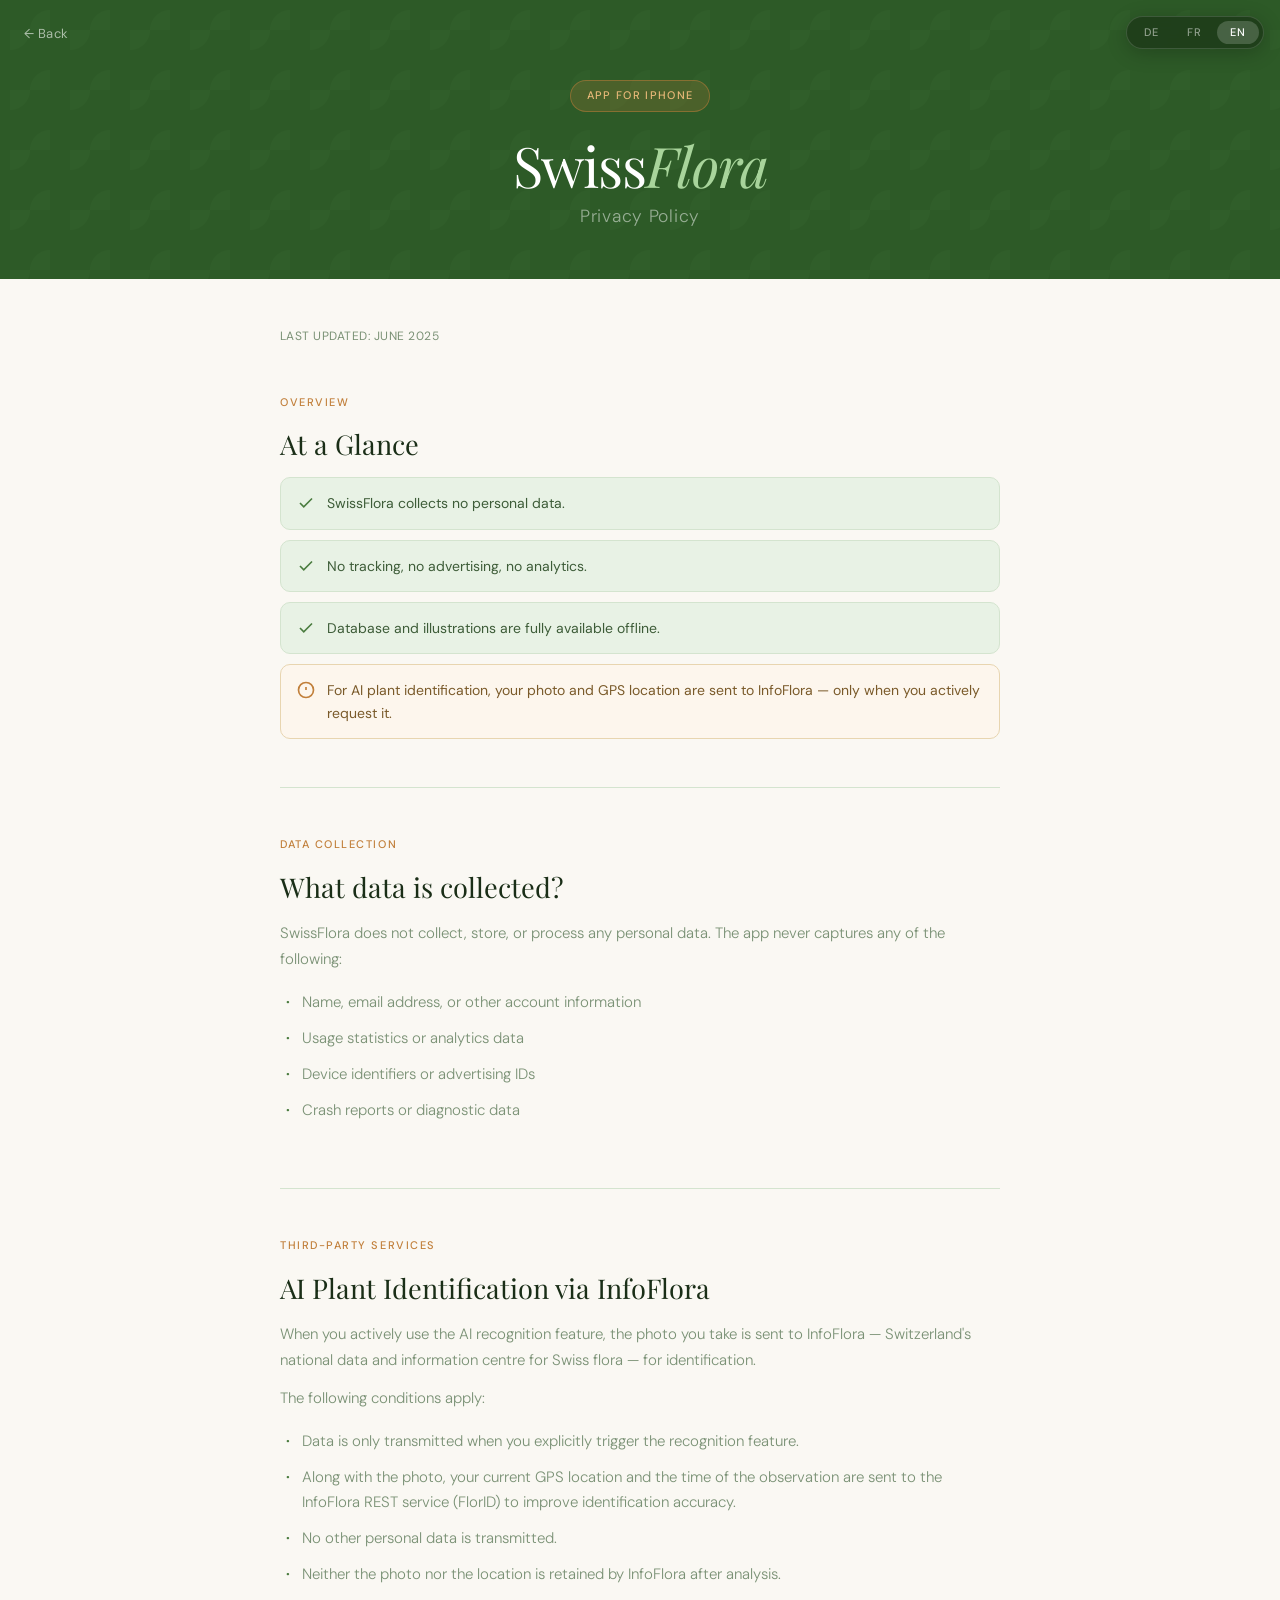
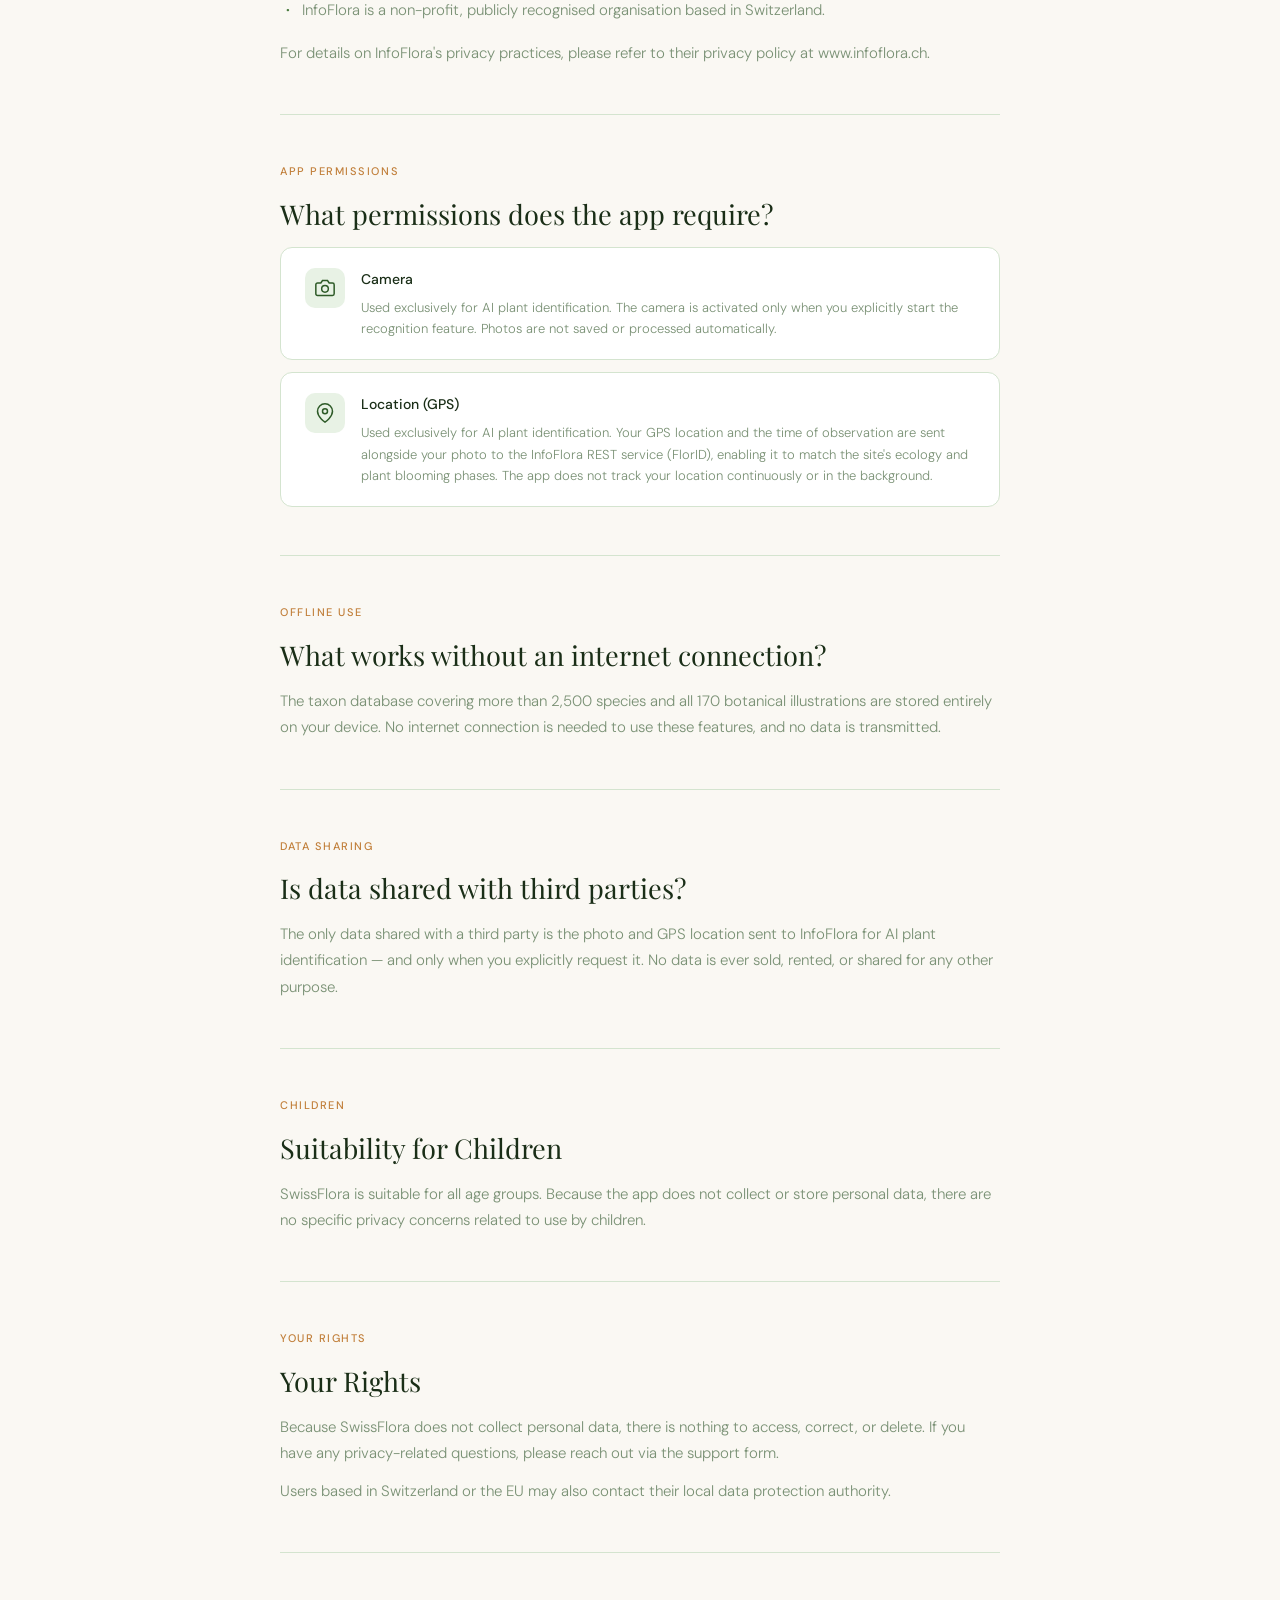
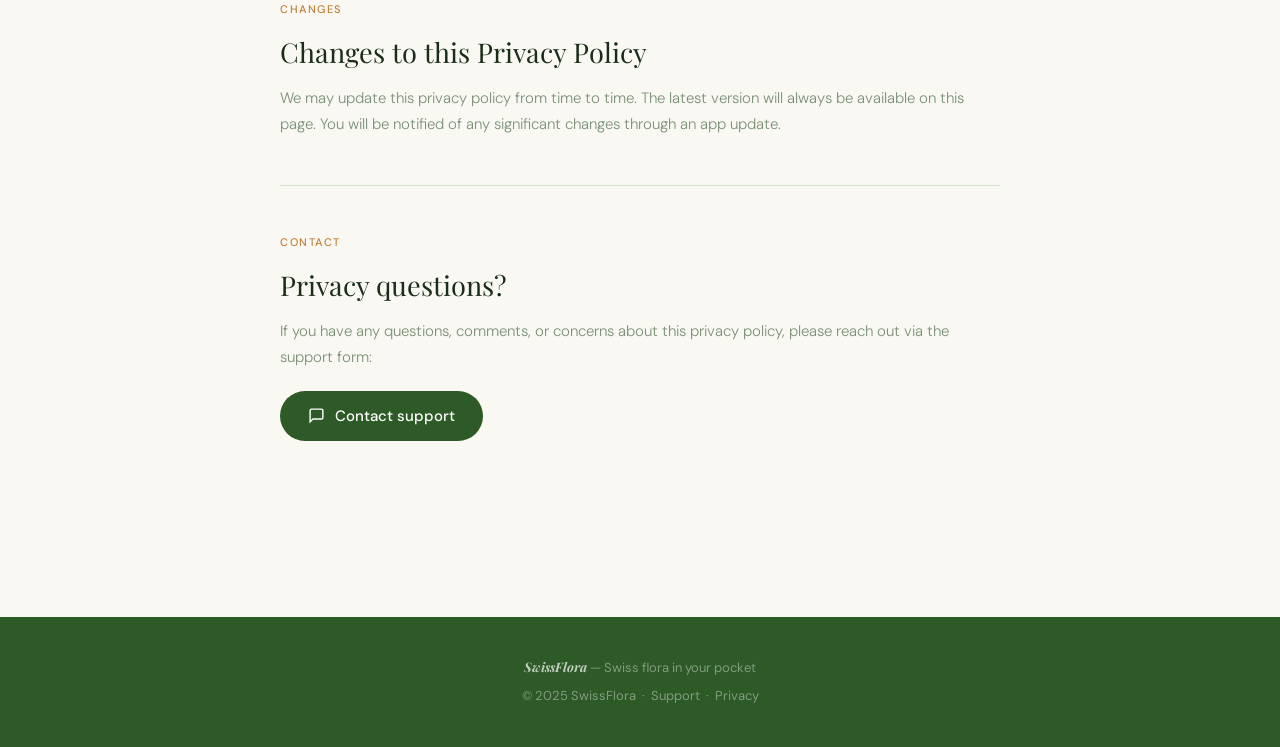
==== commit 7bc3bb16: "Add support page with contact form; replace raw email with support link - New support.html: mailto-b" ====
--- a/privacy.html
+++ b/privacy.html
@@ -159,11 +159,11 @@
       <section class="policy-section">
         <div class="section-label" data-i18n="s11-label">Kontakt</div>
         <h2 data-i18n="s11-h2">Fragen zum Datenschutz?</h2>
-        <p data-i18n="s11-p">Bei Fragen, Anmerkungen oder Anliegen zum Datenschutz erreichst du uns unter:</p>
-        <div class="contact-card">
-          <strong>Thomas Kausch</strong>
-          <a href="mailto:thomas@kausch.li">thomas@kausch.li</a>
-        </div>
+        <p data-i18n="s11-p">Bei Fragen, Anmerkungen oder Anliegen zum Datenschutz erreichst du uns über das Support-Formular:</p>
+        <a href="support.html" class="support-link-btn">
+          <svg viewBox="0 0 24 24" aria-hidden="true"><path d="M21 15a2 2 0 0 1-2 2H7l-4 4V5a2 2 0 0 1 2-2h14a2 2 0 0 1 2 2z"/></svg>
+          <span data-i18n="s11-btn">Support kontaktieren</span>
+        </a>
       </section>
 
     </div>
@@ -172,7 +172,7 @@
   <!-- ── Footer ── -->
   <footer>
     <p><strong>SwissFlora</strong> — <span data-i18n="footer-tagline">Die Schweizer Flora in deiner Tasche</span></p>
-    <p>© 2025 SwissFlora &nbsp;·&nbsp; <a href="privacy.html" data-i18n="footer-privacy">Datenschutz</a></p>
+    <p>© 2025 SwissFlora &nbsp;·&nbsp; <a href="support.html" data-i18n="footer-support">Support</a> &nbsp;·&nbsp; <a href="privacy.html" data-i18n="footer-privacy">Datenschutz</a></p>
   </footer>
 
   <!-- ── i18n ── -->
@@ -232,7 +232,7 @@
 
         's9-label': 'Deine Rechte',
         's9-h2':    'Welche Rechte hast du?',
-        's9-p1':    'Da SwissFlora keine persönlichen Daten erhebt, gibt es keine Daten, auf die du zugreifen, die du korrigieren oder löschen lassen könntest. Für Fragen stehen wir unter thomas@kausch.li zur Verfügung.',
+        's9-p1':    'Da SwissFlora keine persönlichen Daten erhebt, gibt es keine Daten, auf die du zugreifen, die du korrigieren oder löschen lassen könntest. Bei Fragen erreichst du uns über das Support-Formular.',
         's9-p2':    'Nutzerinnen und Nutzer mit Wohnsitz in der Schweiz oder der EU können sich zudem an die zuständige Datenschutzbehörde wenden.',
 
         's10-label': 'Änderungen',
@@ -241,9 +241,11 @@
 
         's11-label': 'Kontakt',
         's11-h2':    'Fragen zum Datenschutz?',
-        's11-p':     'Bei Fragen, Anmerkungen oder Anliegen zum Datenschutz erreichst du uns unter:',
+        's11-p':     'Bei Fragen, Anmerkungen oder Anliegen zum Datenschutz erreichst du uns über das Support-Formular:',
+        's11-btn':   'Support kontaktieren',
 
         'footer-tagline': 'Die Schweizer Flora in deiner Tasche',
+        'footer-support': 'Support',
         'footer-privacy': 'Datenschutz',
       },
 
@@ -301,7 +303,7 @@
 
         's9-label': 'Vos droits',
         's9-h2':    'Quels sont vos droits ?',
-        's9-p1':    "Comme SwissFlora ne collecte pas de données personnelles, il n'y a pas de données auxquelles vous pouvez accéder, corriger ou faire supprimer. Pour toute question, contactez-nous à thomas@kausch.li.",
+        's9-p1':    "Comme SwissFlora ne collecte pas de données personnelles, il n'y a pas de données auxquelles vous pouvez accéder, corriger ou faire supprimer. Pour toute question, contactez-nous via le formulaire de support.",
         's9-p2':    "Les utilisateurs résidant en Suisse ou dans l'UE peuvent également contacter l'autorité de protection des données compétente.",
 
         's10-label': 'Modifications',
@@ -310,9 +312,11 @@
 
         's11-label': 'Contact',
         's11-h2':    'Des questions sur la confidentialité ?',
-        's11-p':     'Pour toute question, remarque ou préoccupation concernant la confidentialité, contactez-nous :',
+        's11-p':     'Pour toute question, remarque ou préoccupation concernant la confidentialité, contactez-nous via le formulaire de support :',
+        's11-btn':   'Contacter le support',
 
         'footer-tagline': 'La flore suisse dans votre poche',
+        'footer-support': 'Support',
         'footer-privacy': 'Confidentialité',
       },
 
@@ -370,7 +374,7 @@
 
         's9-label': 'Your Rights',
         's9-h2':    'Your Rights',
-        's9-p1':    'Because SwissFlora does not collect personal data, there is nothing to access, correct, or delete. If you have any privacy-related questions, please reach out to us at thomas@kausch.li.',
+        's9-p1':    'Because SwissFlora does not collect personal data, there is nothing to access, correct, or delete. If you have any privacy-related questions, please reach out via the support form.',
         's9-p2':    'Users based in Switzerland or the EU may also contact their local data protection authority.',
 
         's10-label': 'Changes',
@@ -379,9 +383,11 @@
 
         's11-label': 'Contact',
         's11-h2':    'Privacy questions?',
-        's11-p':     'If you have any questions, comments, or concerns about this privacy policy, please contact us:',
+        's11-p':     'If you have any questions, comments, or concerns about this privacy policy, please reach out via the support form:',
+        's11-btn':   'Contact support',
 
         'footer-tagline': 'Swiss flora in your pocket',
+        'footer-support': 'Support',
         'footer-privacy': 'Privacy',
       }
     };
--- a/style.css
+++ b/style.css
@@ -906,6 +906,125 @@
   color: rgba(255, 255, 255, 0.7);
 }
 
+.support-link-btn {
+  display: inline-flex;
+  align-items: center;
+  gap: 10px;
+  background: var(--green-dark);
+  color: #fff;
+  text-decoration: none;
+  border-radius: 100px;
+  padding: 13px 28px;
+  font-size: 15px;
+  font-weight: 500;
+  margin-top: 0.5rem;
+  transition: background 0.2s, transform 0.15s;
+}
+
+.support-link-btn:hover {
+  background: var(--green-mid);
+  transform: translateY(-1px);
+}
+
+.support-link-btn svg {
+  width: 17px;
+  height: 17px;
+  stroke: #fff;
+  fill: none;
+  stroke-width: 2;
+  flex-shrink: 0;
+}
+
+/* ── Contact Form ── */
+
+.contact-form {
+  display: flex;
+  flex-direction: column;
+  gap: 1.25rem;
+}
+
+.form-row {
+  display: flex;
+  flex-direction: column;
+  gap: 6px;
+}
+
+.form-row label {
+  font-size: 13px;
+  font-weight: 500;
+  color: var(--text-dark);
+  letter-spacing: 0.02em;
+}
+
+.form-row input,
+.form-row select,
+.form-row textarea {
+  font-family: 'DM Sans', sans-serif;
+  font-size: 15px;
+  font-weight: 300;
+  color: var(--text-dark);
+  background: var(--warm-white);
+  border: 1px solid var(--border);
+  border-radius: 10px;
+  padding: 12px 14px;
+  width: 100%;
+  outline: none;
+  transition: border-color 0.15s, box-shadow 0.15s;
+  appearance: none;
+  -webkit-appearance: none;
+}
+
+.form-row select {
+  background-image: url("data:image/svg+xml,%3Csvg xmlns='http://www.w3.org/2000/svg' width='16' height='16' viewBox='0 0 24 24' fill='none' stroke='%237a9175' stroke-width='2'%3E%3Cpolyline points='6 9 12 15 18 9'/%3E%3C/svg%3E");
+  background-repeat: no-repeat;
+  background-position: right 12px center;
+  padding-right: 36px;
+}
+
+.form-row input:focus,
+.form-row select:focus,
+.form-row textarea:focus {
+  border-color: var(--green-mid);
+  box-shadow: 0 0 0 3px rgba(74, 124, 63, 0.12);
+}
+
+.form-row textarea {
+  resize: vertical;
+  min-height: 140px;
+  line-height: 1.6;
+}
+
+.form-submit {
+  display: inline-flex;
+  align-items: center;
+  justify-content: center;
+  gap: 10px;
+  background: var(--green-dark);
+  color: #fff;
+  border: none;
+  border-radius: 100px;
+  padding: 14px 32px;
+  font-family: 'DM Sans', sans-serif;
+  font-size: 15px;
+  font-weight: 500;
+  cursor: pointer;
+  align-self: flex-start;
+  transition: background 0.2s, transform 0.15s;
+}
+
+.form-submit:hover {
+  background: var(--green-mid);
+  transform: translateY(-1px);
+}
+
+.form-submit svg {
+  width: 16px;
+  height: 16px;
+  stroke: #fff;
+  fill: none;
+  stroke-width: 2;
+}
+
 /* ── Responsive ── */
 
 @media (max-width: 600px) {
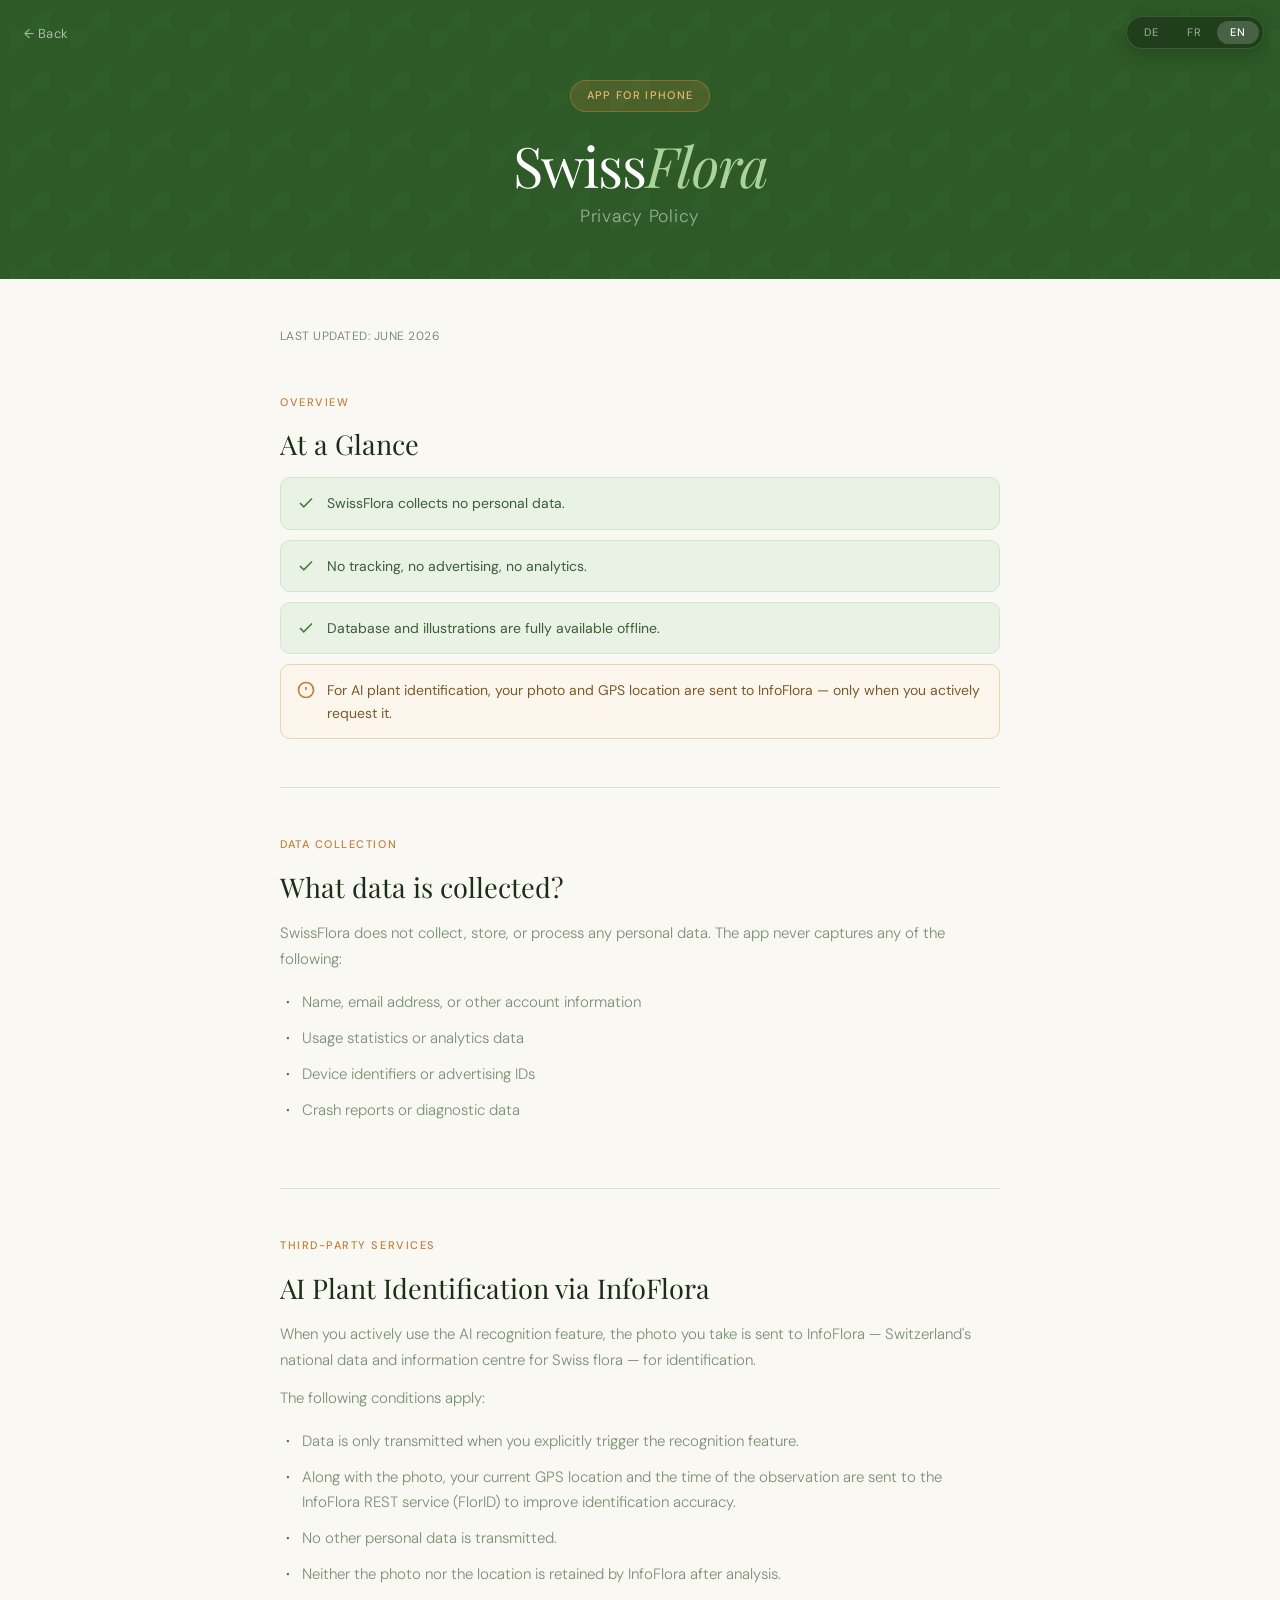
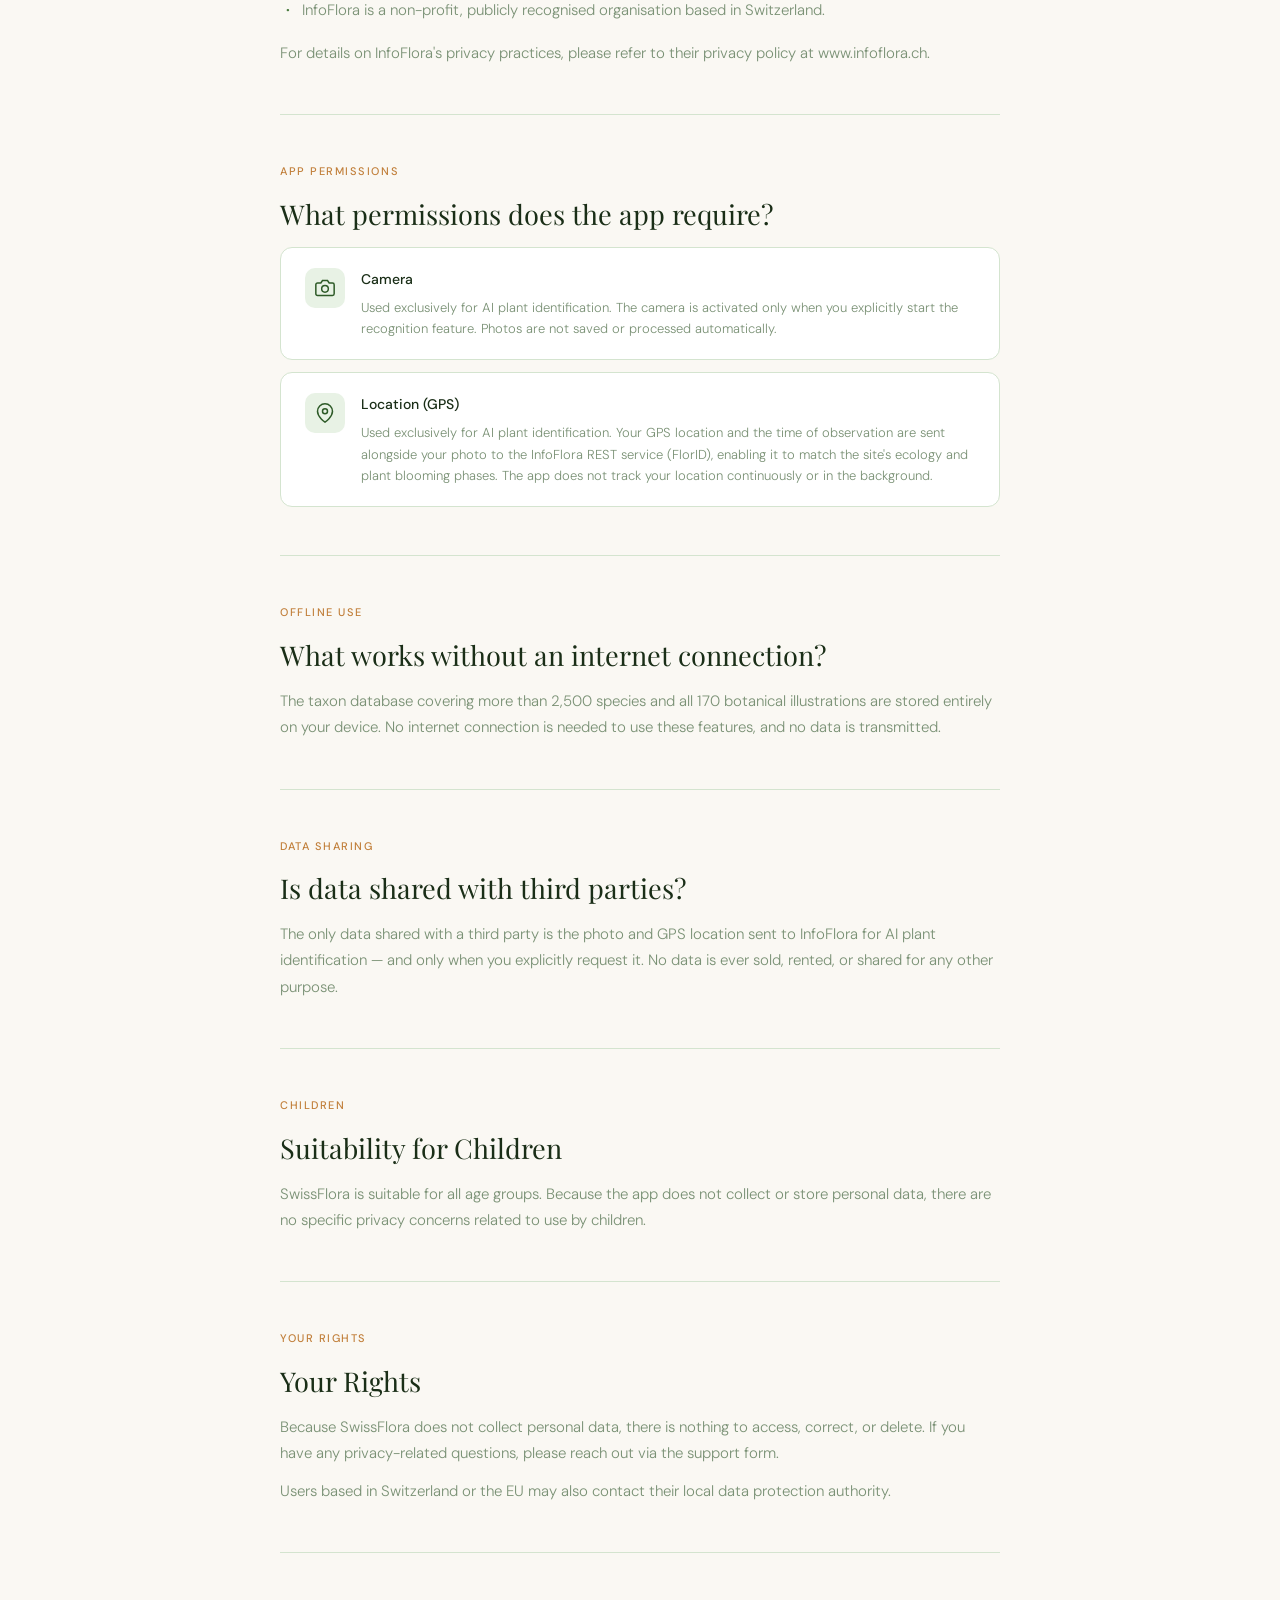
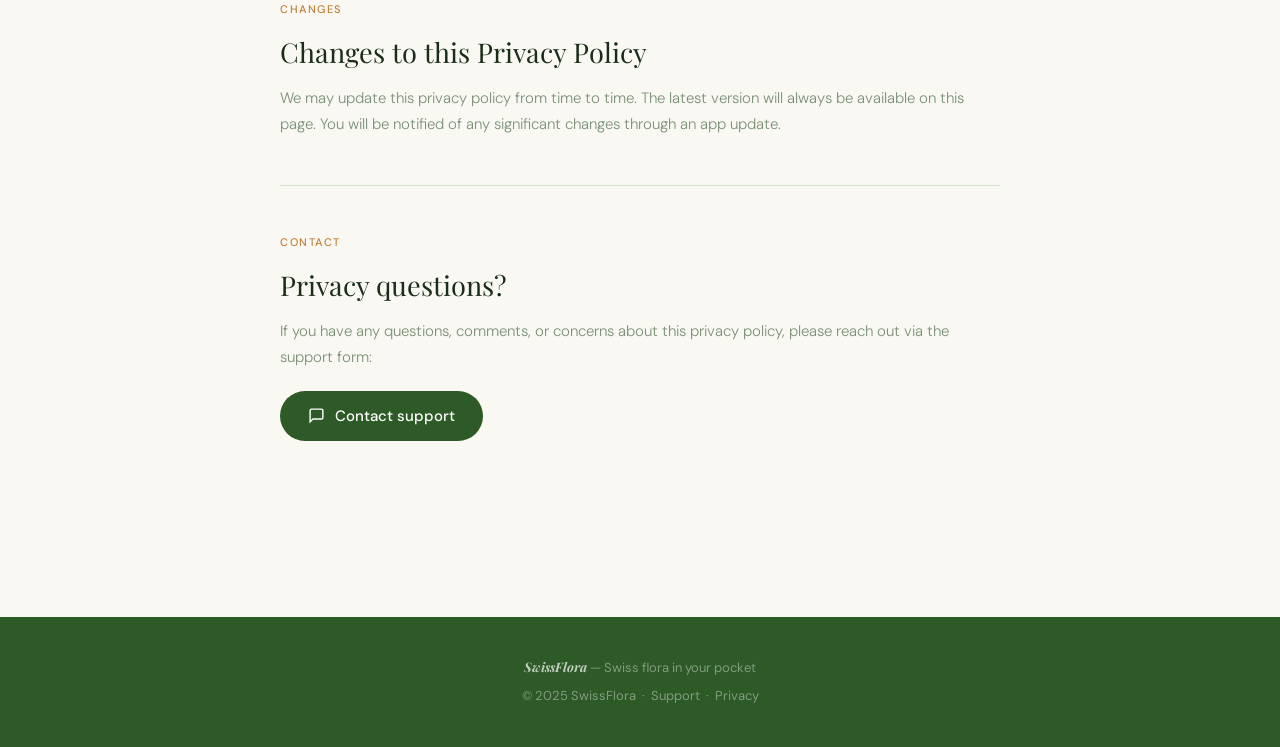
==== commit e954d7cd: "Update privacy policy date to June 2026 Co-Authored-By: Claude Sonnet 4.6 <noreply@anthropic.com>" ====
--- a/privacy.html
+++ b/privacy.html
@@ -33,7 +33,7 @@
     <div class="policy-content">
 
       <p class="policy-intro" data-i18n="intro">
-        Letzte Aktualisierung: Juni 2025
+        Letzte Aktualisierung: Juni 2026
       </p>
 
       <!-- 2 Überblick -->
@@ -182,7 +182,7 @@
         'badge':    'App für iPhone',
         'back':     '← Zurück',
         'subtitle': 'Datenschutzerklärung',
-        'intro':    'Letzte Aktualisierung: Juni 2025',
+        'intro':    'Letzte Aktualisierung: Juni 2026',
 
         'sum-1': 'SwissFlora erhebt keine persönlichen Daten.',
         'sum-2': 'Kein Tracking, keine Werbung, keine Analysen.',
@@ -253,7 +253,7 @@
         'badge':    'App pour iPhone',
         'back':     '← Retour',
         'subtitle': 'Politique de confidentialité',
-        'intro':    'Dernière mise à jour : juin 2025',
+        'intro':    'Dernière mise à jour : juin 2026',
 
         'sum-1': "SwissFlora ne collecte aucune donnée personnelle.",
         'sum-2': "Pas de tracking, pas de publicité, pas d'analyses.",
@@ -324,7 +324,7 @@
         'badge':    'App for iPhone',
         'back':     '← Back',
         'subtitle': 'Privacy Policy',
-        'intro':    'Last updated: June 2025',
+        'intro':    'Last updated: June 2026',
 
         'sum-1': 'SwissFlora collects no personal data.',
         'sum-2': 'No tracking, no advertising, no analytics.',
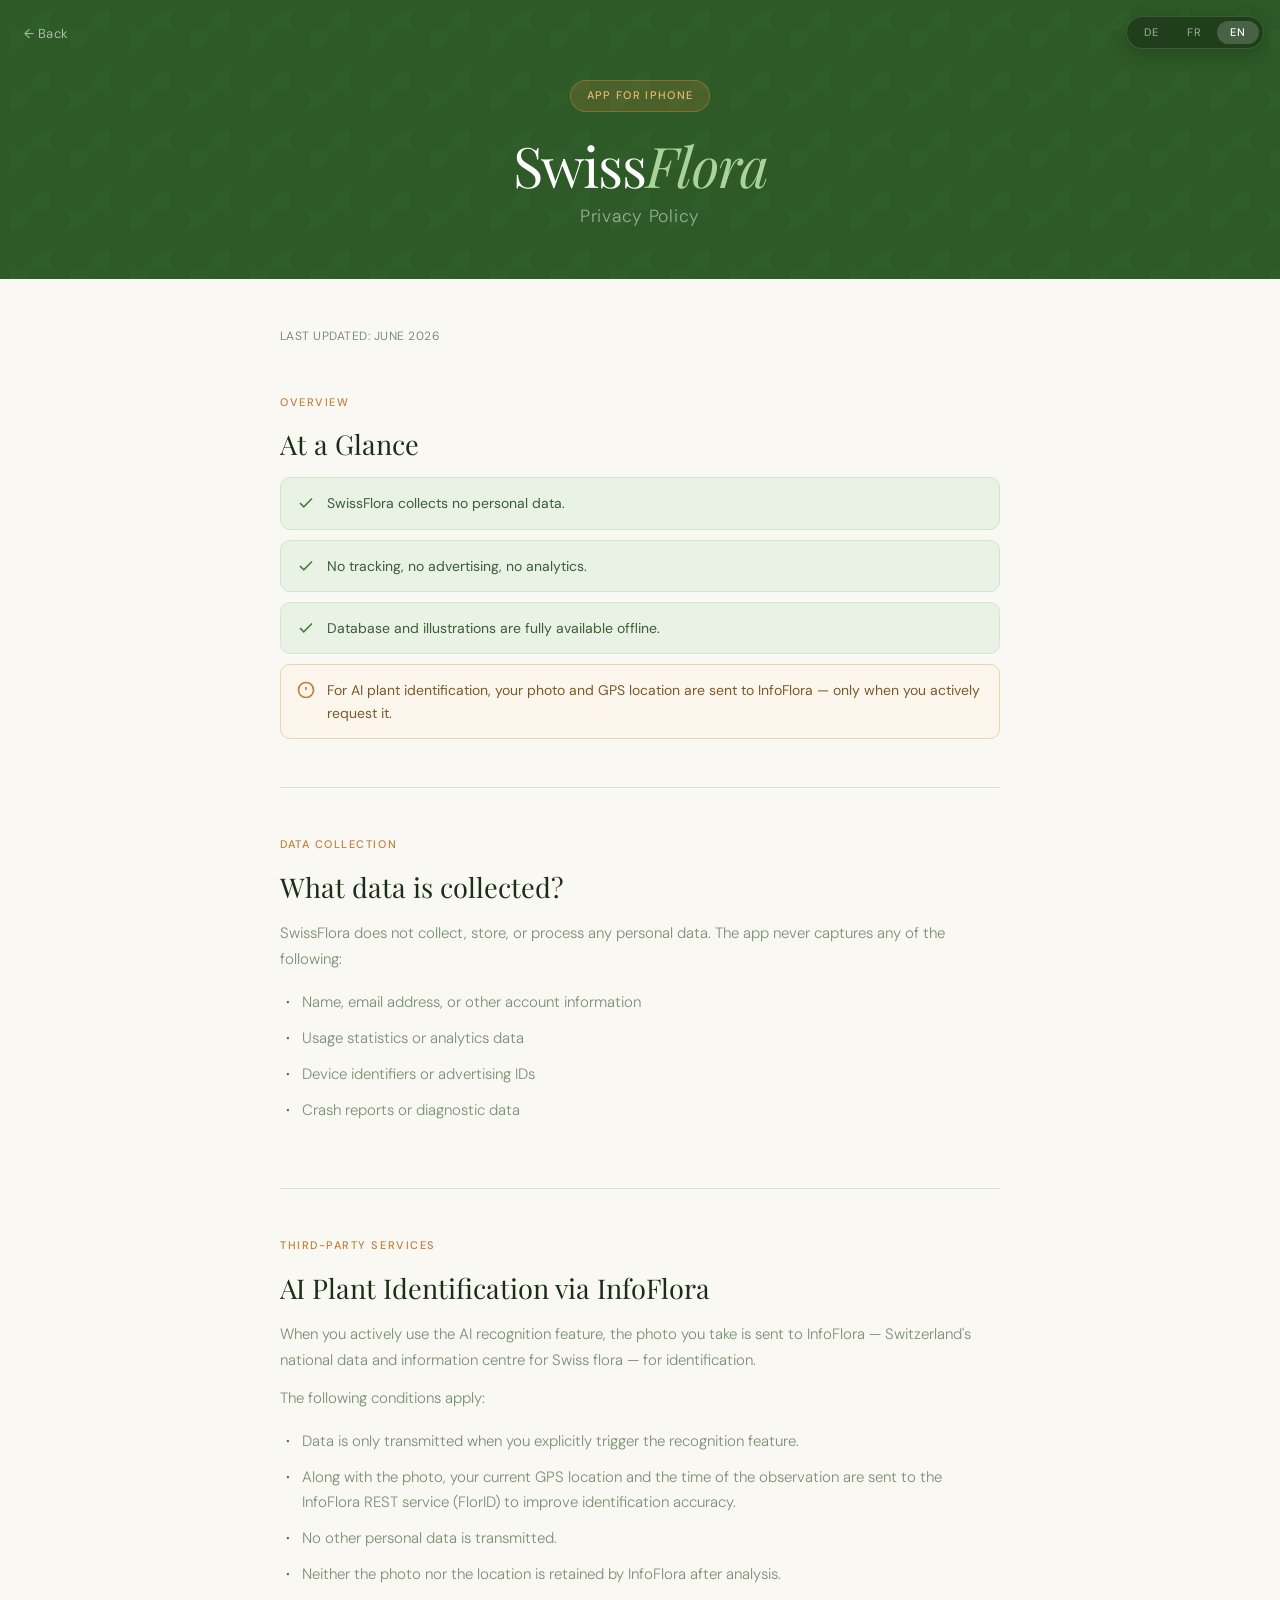
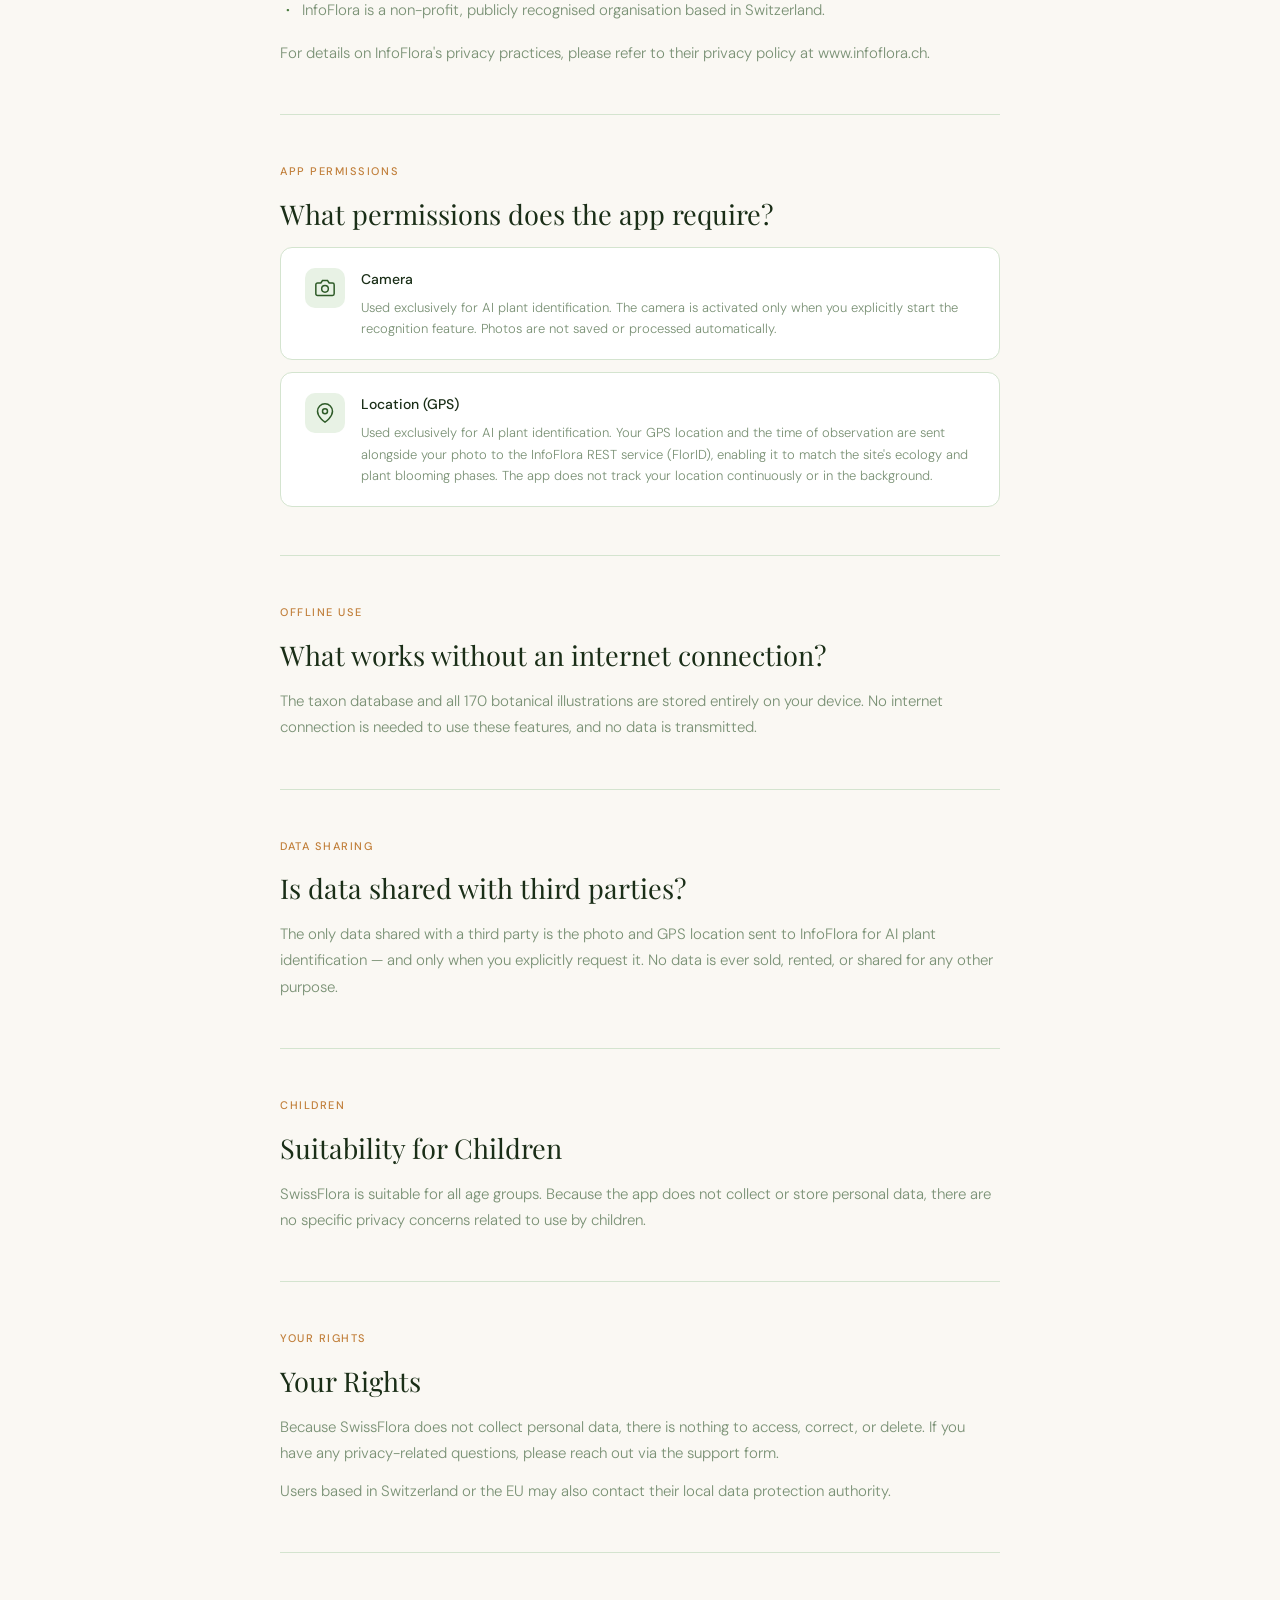
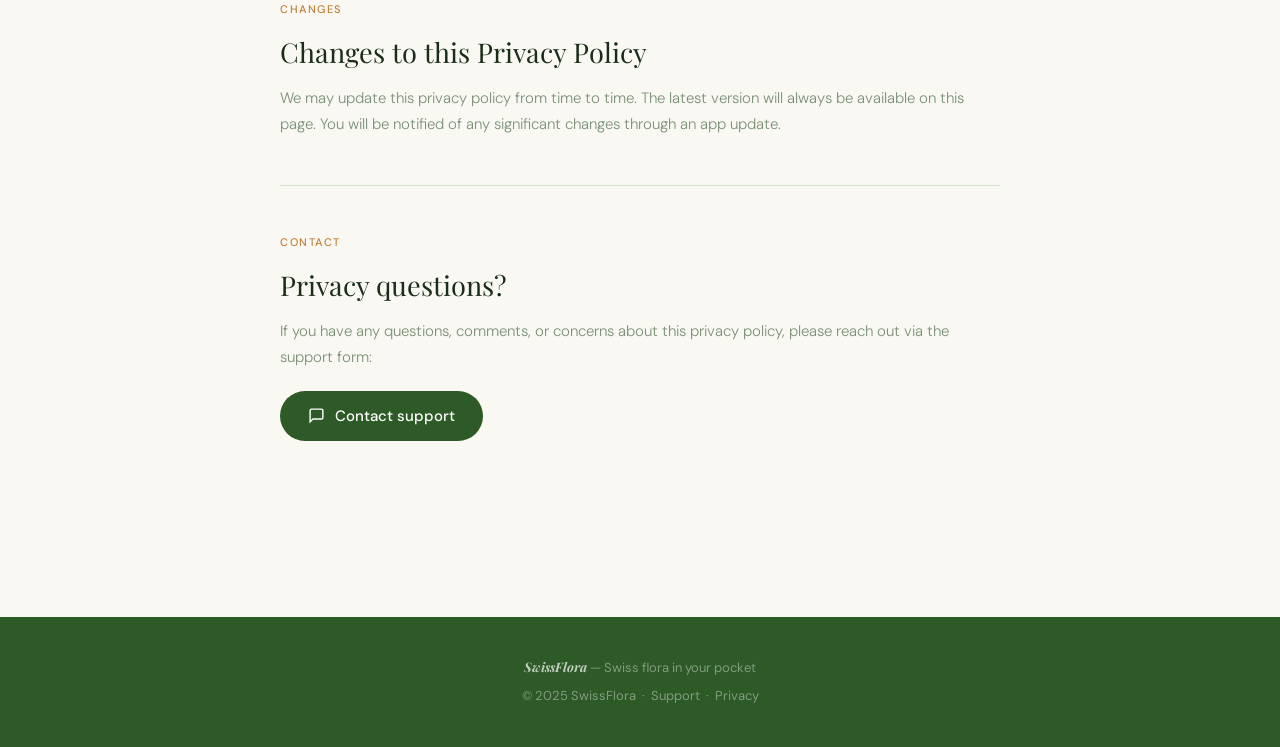
==== commit dc341b1f: "Remove species count from offline section in privacy policy Co-Authored-By: Claude Sonnet 4.6 <norep" ====
--- a/privacy.html
+++ b/privacy.html
@@ -220,7 +220,7 @@
 
         's6-label': 'Offline-Nutzung',
         's6-h2':    'Was funktioniert ohne Internetverbindung?',
-        's6-p':     'Die Taxon-Datenbank mit über 2 500 Arten sowie alle 170 botanischen Illustrationen sind vollständig lokal auf deinem Gerät gespeichert. Für die Nutzung dieser Funktionen ist keine Internetverbindung erforderlich.',
+        's6-p':     'Die Taxon-Datenbank sowie alle 170 botanischen Illustrationen sind vollständig lokal auf deinem Gerät gespeichert. Für die Nutzung dieser Funktionen ist keine Internetverbindung erforderlich.',
 
         's7-label': 'Datenweitergabe',
         's7-h2':    'Werden Daten an Dritte weitergegeben?',
@@ -291,7 +291,7 @@
 
         's6-label': 'Utilisation hors ligne',
         's6-h2':    'Que fonctionne sans connexion internet ?',
-        's6-p':     "La base de données taxonomique avec plus de 2 500 espèces ainsi que les 170 illustrations botaniques sont entièrement stockées localement sur votre appareil. Aucune connexion internet n'est requise pour ces fonctions.",
+        's6-p':     "La base de données taxonomique ainsi que les 170 illustrations botaniques sont entièrement stockées localement sur votre appareil. Aucune connexion internet n'est requise pour ces fonctions.",
 
         's7-label': 'Partage des données',
         's7-h2':    'Les données sont-elles partagées avec des tiers ?',
@@ -362,7 +362,7 @@
 
         's6-label': 'Offline Use',
         's6-h2':    'What works without an internet connection?',
-        's6-p':     'The taxon database covering more than 2,500 species and all 170 botanical illustrations are stored entirely on your device. No internet connection is needed to use these features, and no data is transmitted.',
+        's6-p':     'The taxon database and all 170 botanical illustrations are stored entirely on your device. No internet connection is needed to use these features, and no data is transmitted.',
 
         's7-label': 'Data Sharing',
         's7-h2':    'Is data shared with third parties?',
@@ -419,11 +419,13 @@
     }
 
     (function () {
+      const urlLang = new URLSearchParams(window.location.search).get('lang');
       let saved;
       try { saved = localStorage.getItem('sf-lang'); } catch (_) {}
       const browserLang = (navigator.language || 'de').slice(0, 2).toLowerCase();
       const valid = ['de', 'fr', 'en'];
-      const lang = valid.includes(saved) ? saved
+      const lang = valid.includes(urlLang)    ? urlLang
+                 : valid.includes(saved)      ? saved
                  : valid.includes(browserLang) ? browserLang
                  : 'de';
       setLanguage(lang);
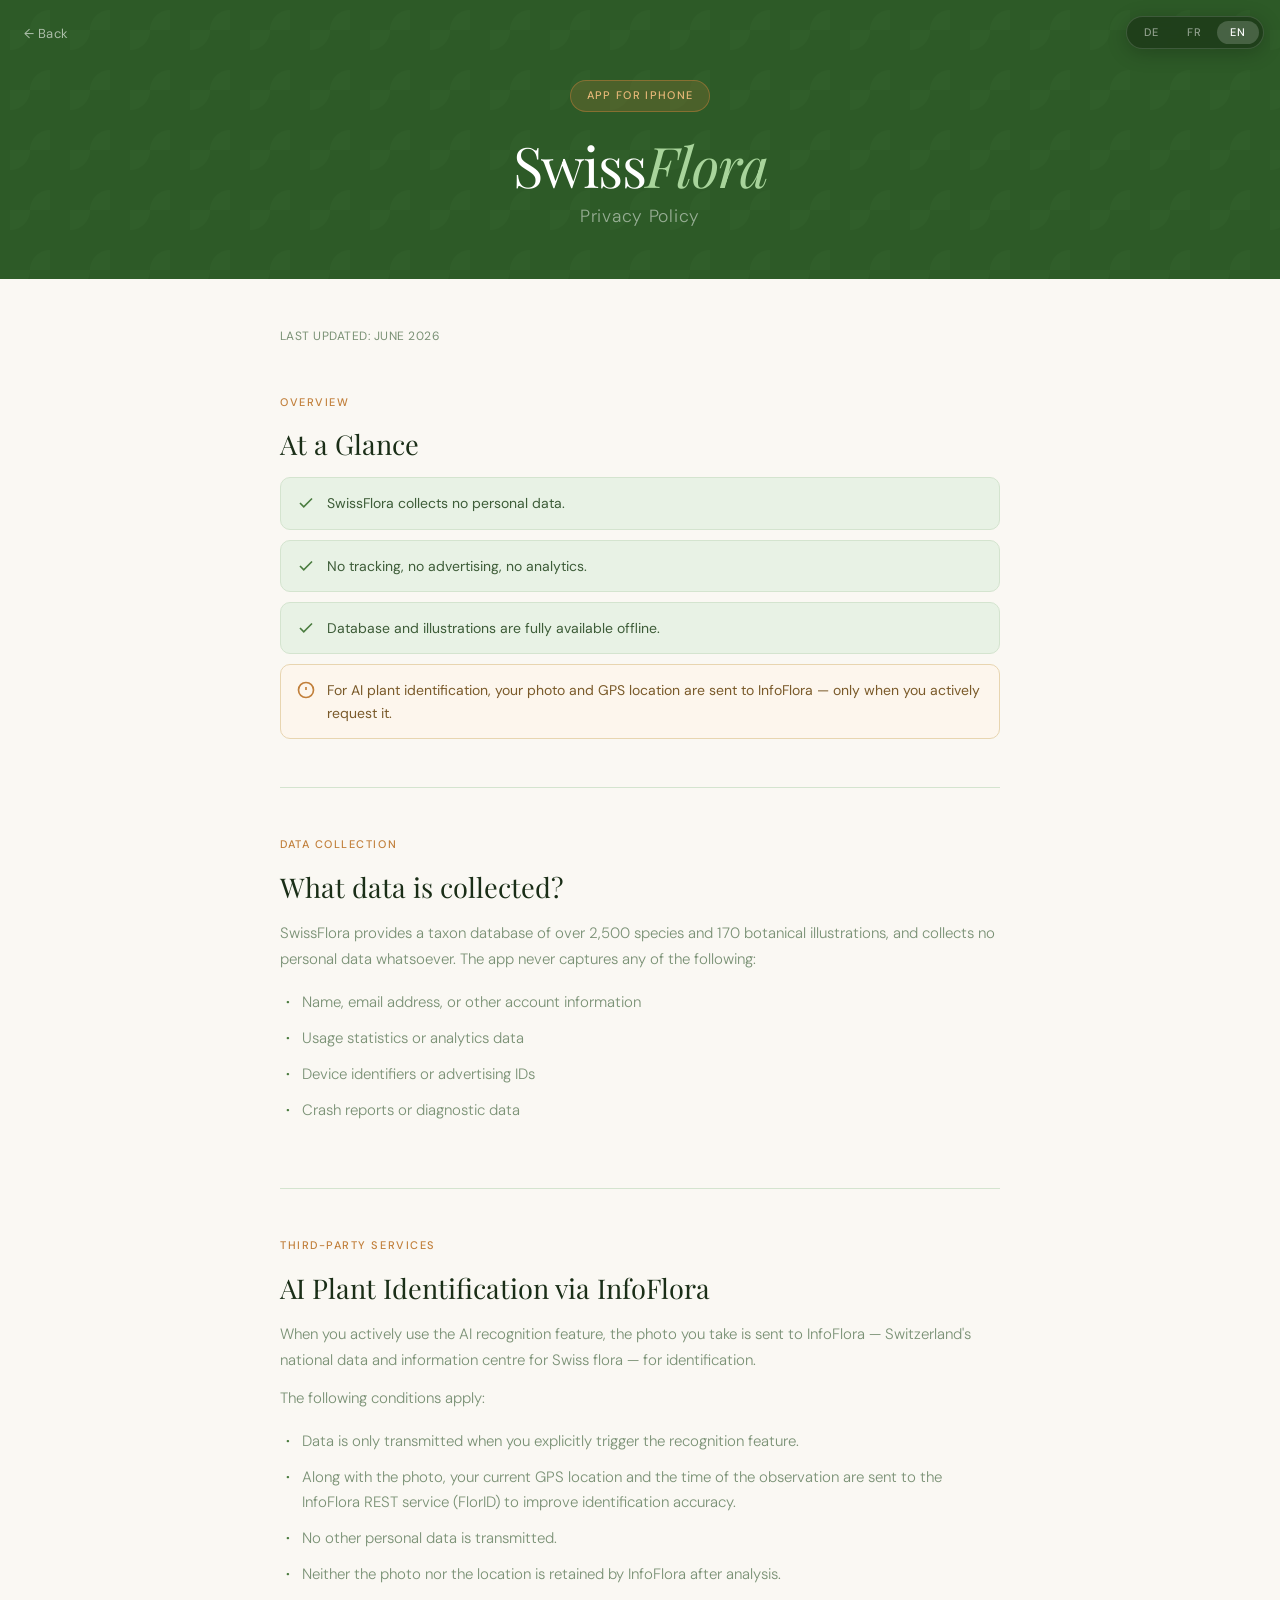
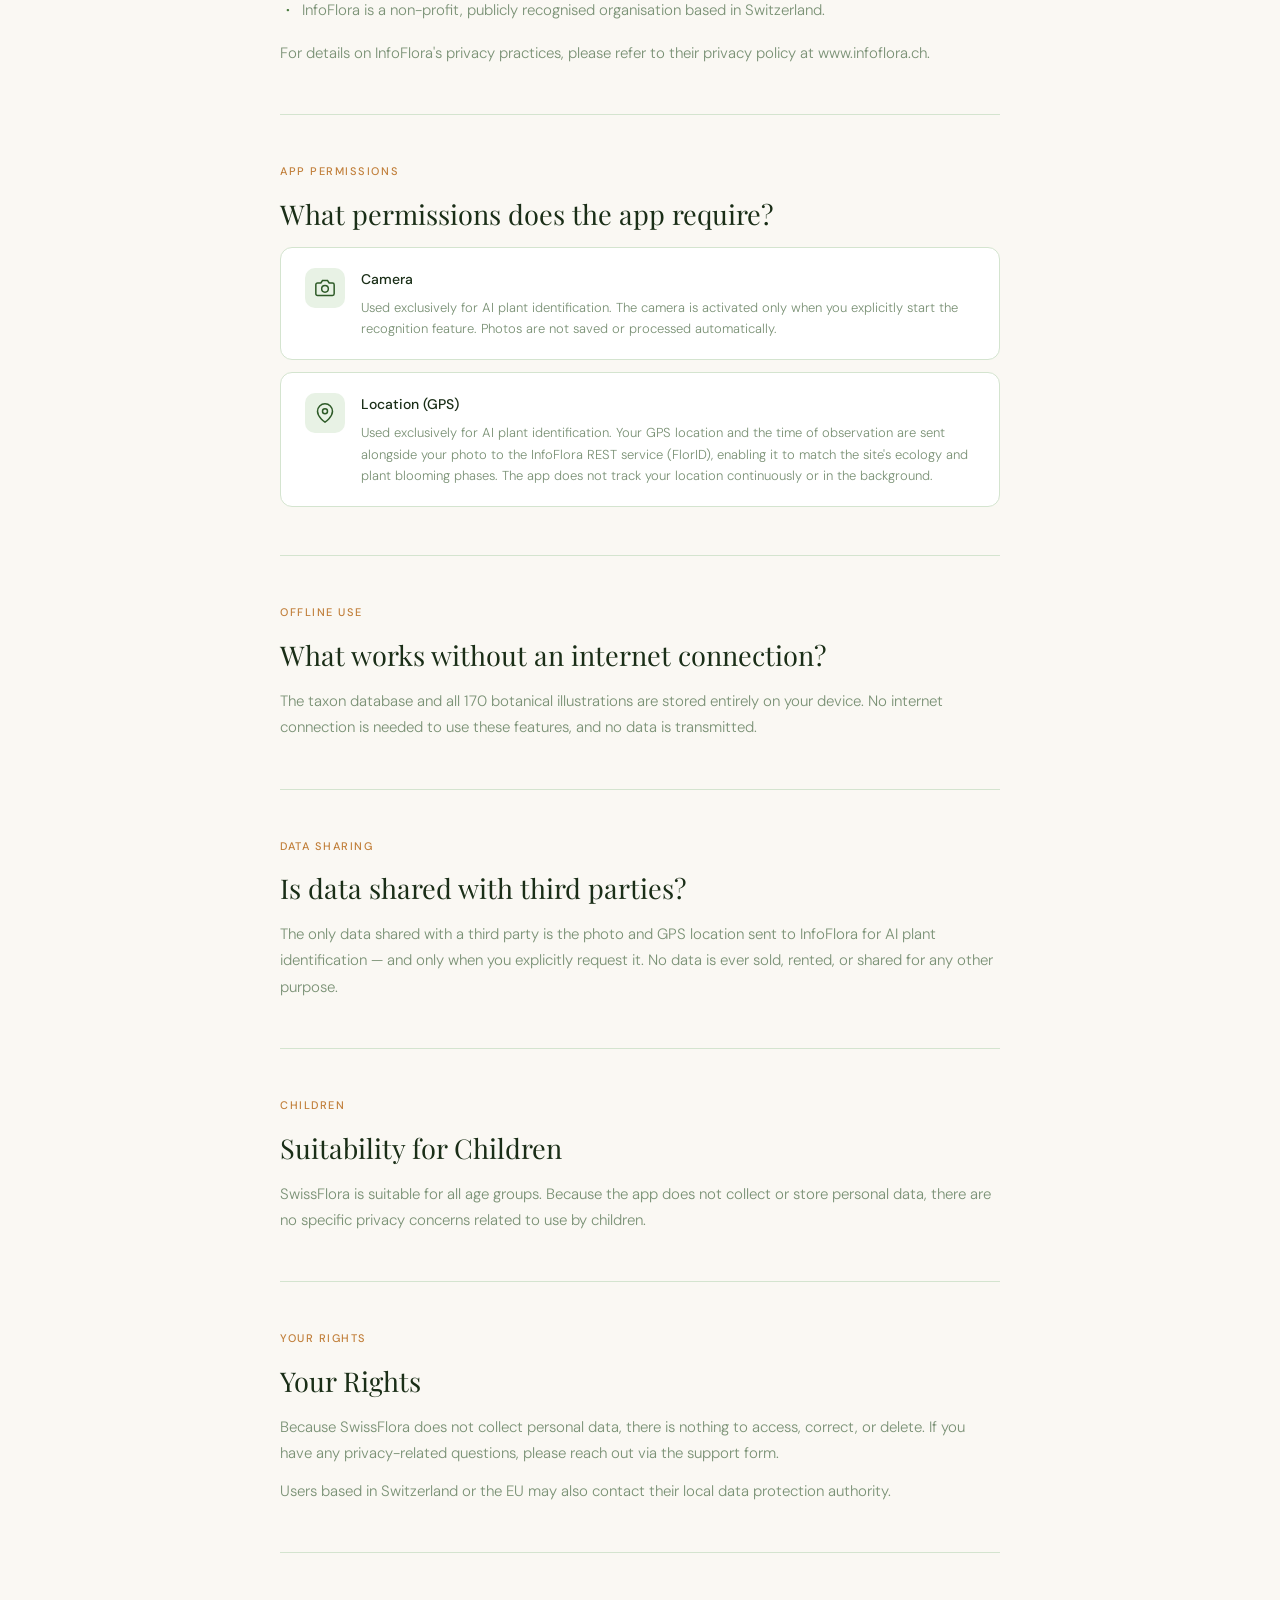
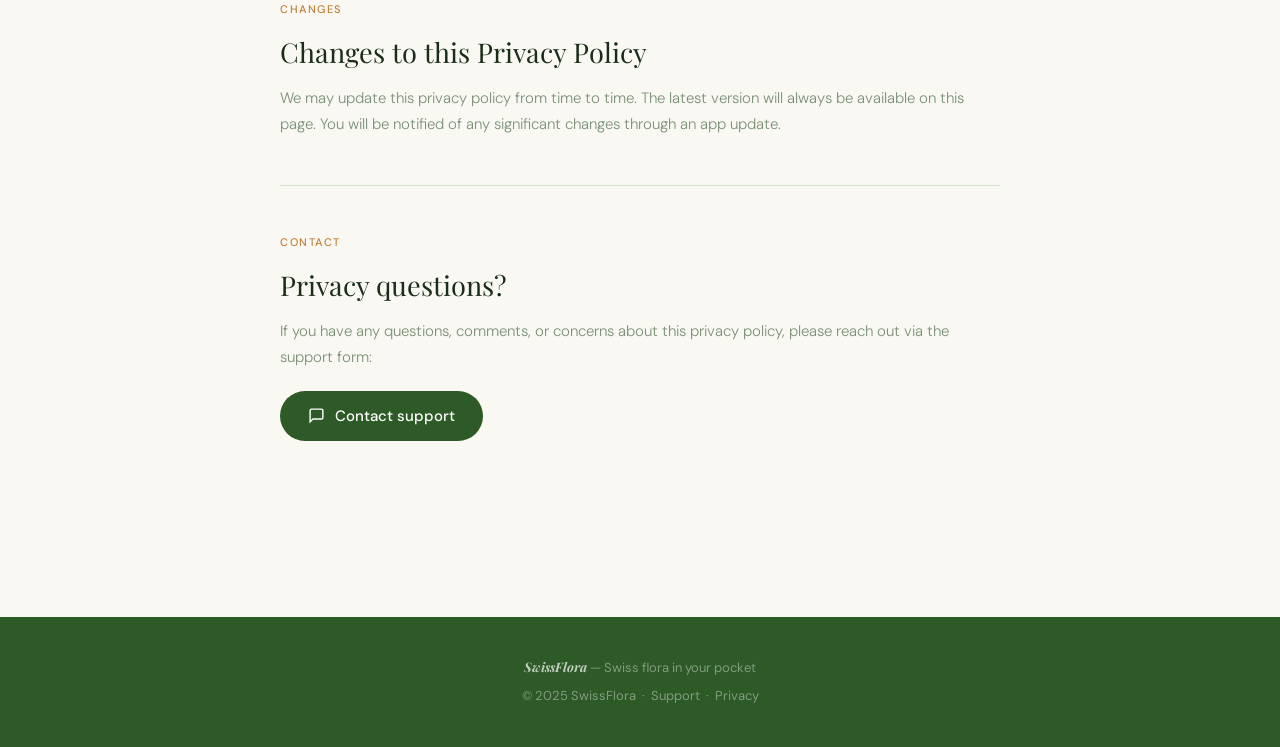
==== commit be408299: "Move species count to data collection section intro Co-Authored-By: Claude Sonnet 4.6 <noreply@anthr" ====
--- a/privacy.html
+++ b/privacy.html
@@ -194,7 +194,7 @@
 
         's3-label': 'Datenerhebung',
         's3-h2':    'Welche Daten werden erhoben?',
-        's3-p1':    'SwissFlora erhebt, speichert und verarbeitet keine persönlichen Daten. Die App verzichtet vollständig auf die Erfassung von:',
+        's3-p1':    'SwissFlora bietet eine Taxon-Datenbank mit über 2500 Arten sowie 170 botanische Illustrationen und erhebt dabei keine persönlichen Daten. Die App verzichtet vollständig auf die Erfassung von:',
         's3-li1':   'Name, E-Mail-Adresse oder sonstige Kontodaten',
         's3-li3':   'Nutzungsstatistiken oder Analysedaten',
         's3-li4':   'Gerätekennungen oder Werbe-IDs',
@@ -265,7 +265,7 @@
 
         's3-label': 'Collecte de données',
         's3-h2':    'Quelles données sont collectées ?',
-        's3-p1':    "SwissFlora ne collecte, ne stocke et ne traite aucune donnée personnelle. L'application renonce entièrement à la saisie de :",
+        's3-p1':    "SwissFlora propose une base de données taxonomique avec plus de 2500 espèces ainsi que 170 illustrations botaniques, sans collecter aucune donnée personnelle. L'application renonce entièrement à la saisie de :",
         's3-li1':   "Nom, adresse e-mail ou autres données de compte",
         's3-li3':   "Statistiques d'utilisation ou données d'analyse",
         's3-li4':   "Identifiants d'appareils ou identifiants publicitaires",
@@ -336,7 +336,7 @@
 
         's3-label': 'Data Collection',
         's3-h2':    'What data is collected?',
-        's3-p1':    'SwissFlora does not collect, store, or process any personal data. The app never captures any of the following:',
+        's3-p1':    'SwissFlora provides a taxon database of over 2,500 species and 170 botanical illustrations, and collects no personal data whatsoever. The app never captures any of the following:',
         's3-li1':   'Name, email address, or other account information',
         's3-li3':   'Usage statistics or analytics data',
         's3-li4':   'Device identifiers or advertising IDs',
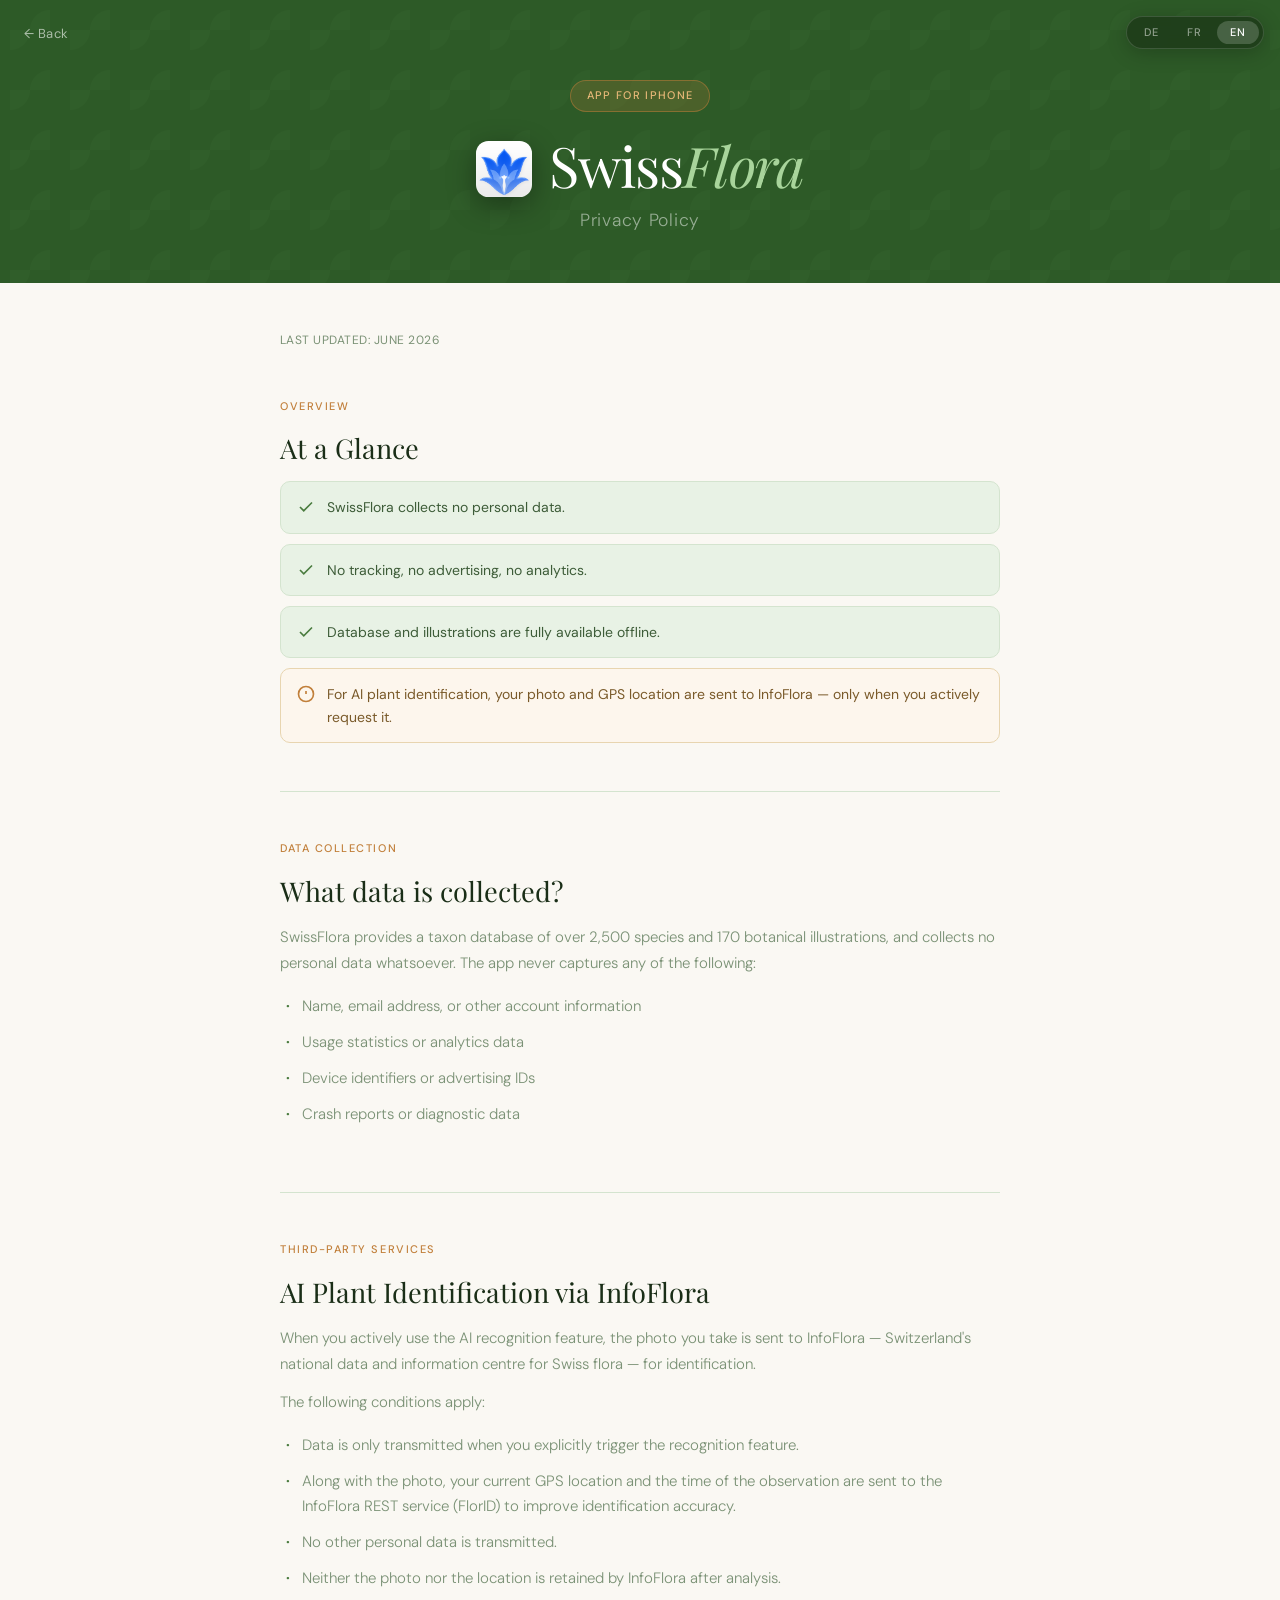
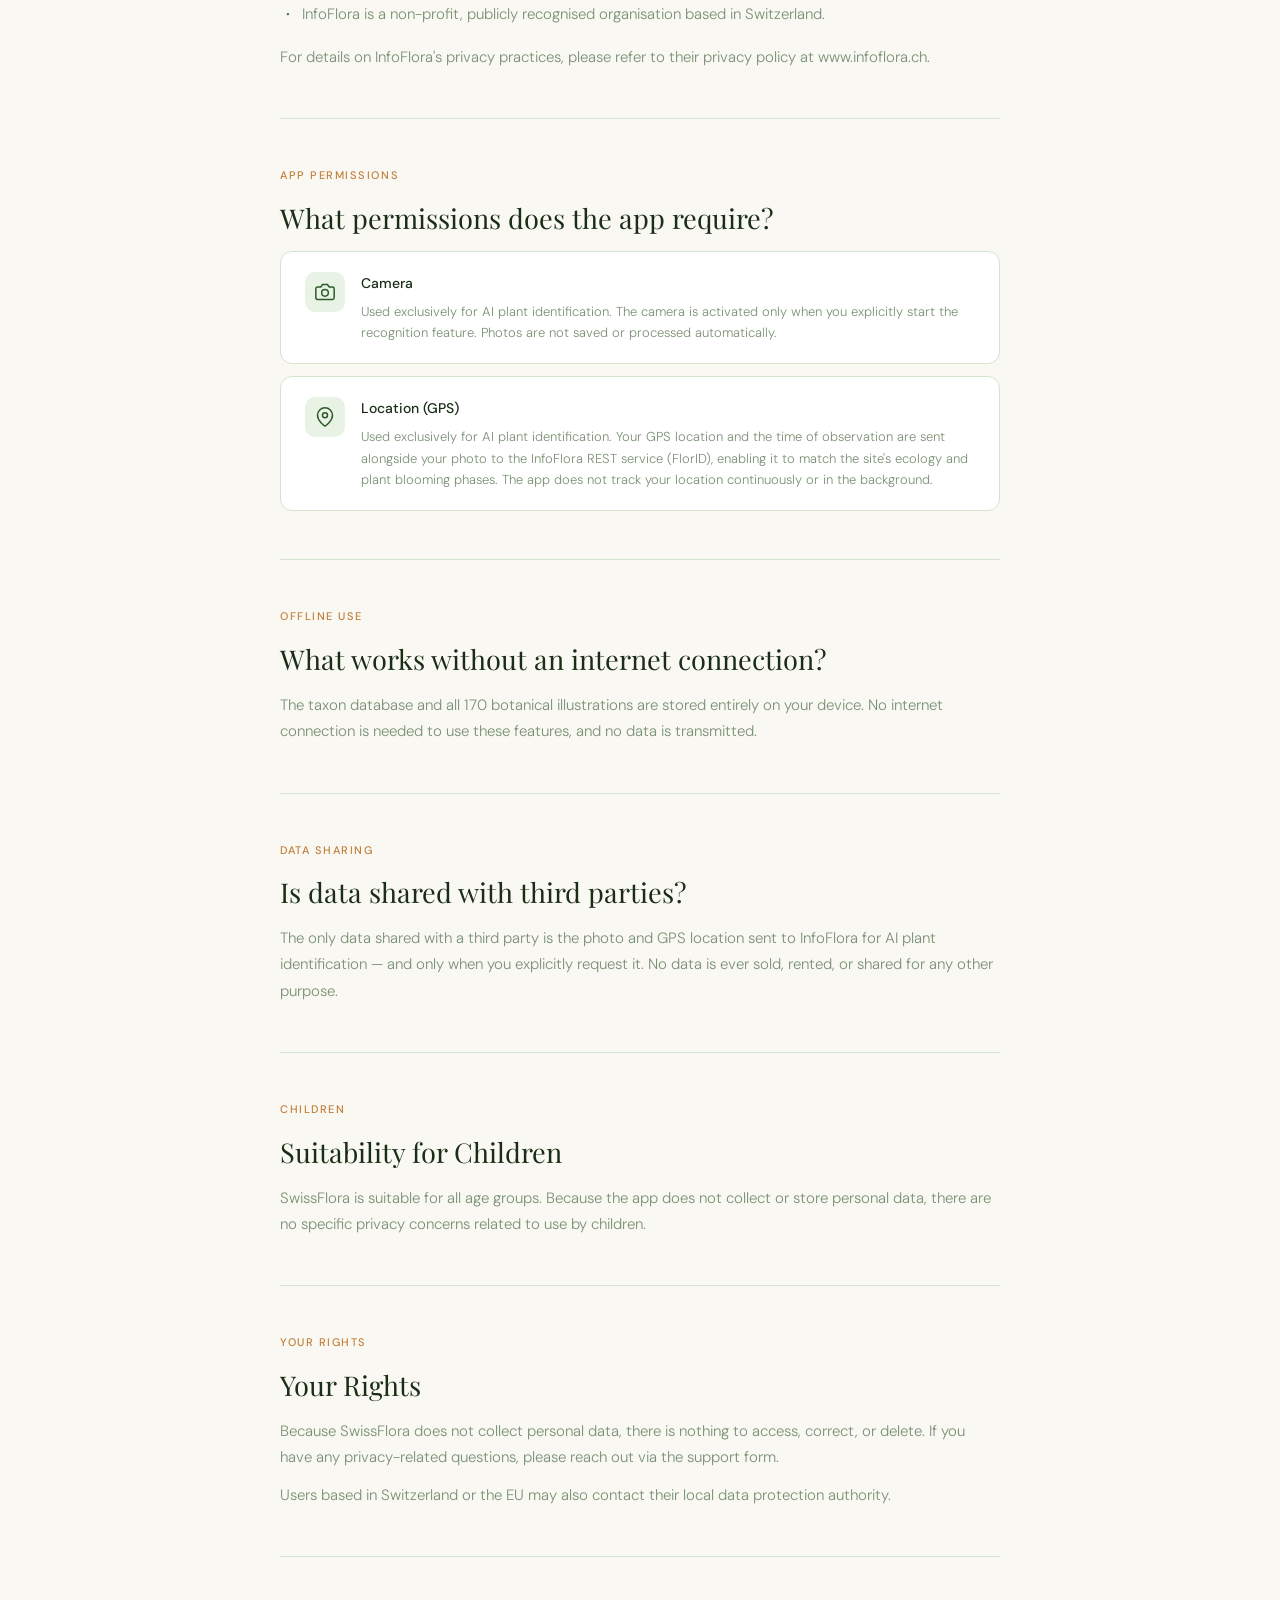
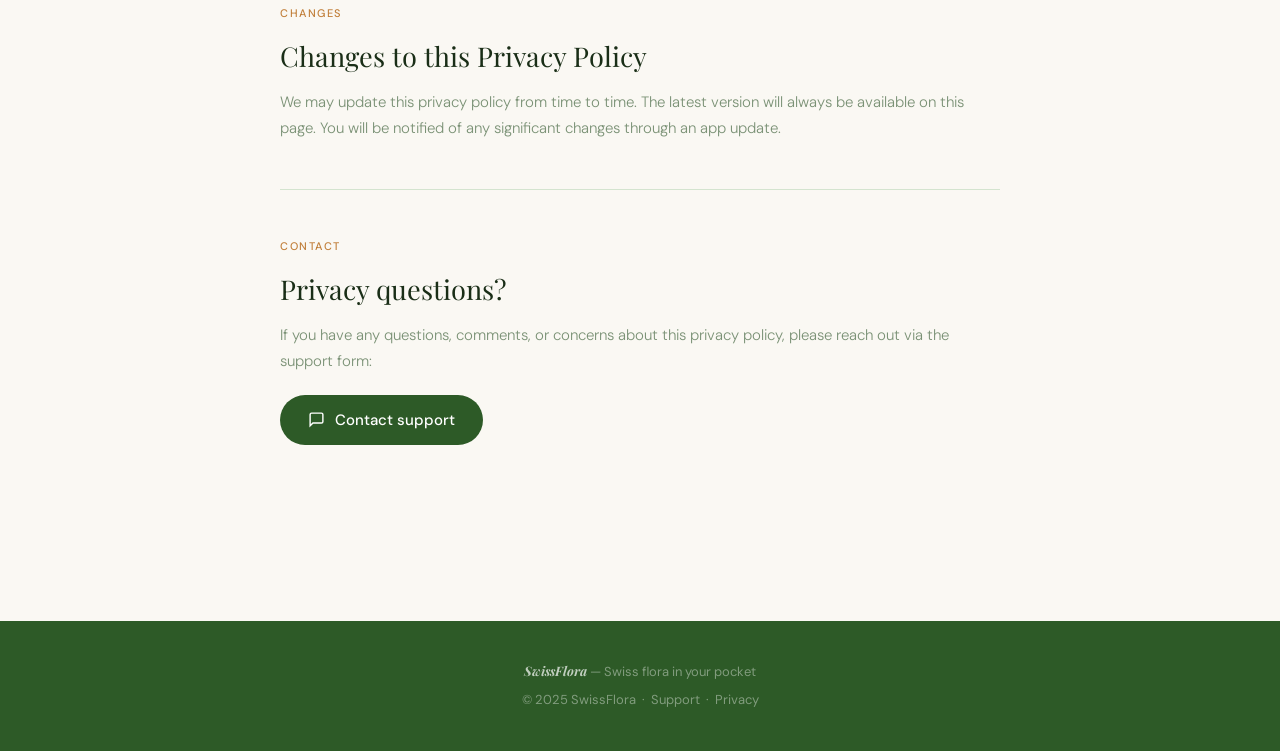
==== commit 354131f7: "Add logo next to SwissFlora title on all pages Co-Authored-By: Claude Sonnet 4.6 <noreply@anthropic." ====
--- a/privacy.html
+++ b/privacy.html
@@ -23,7 +23,10 @@
     <a href="index.html" class="policy-back" data-i18n="back">← Zurück</a>
     <div class="policy-header-inner">
       <div class="badge" data-i18n="badge">App für iPhone</div>
-      <h1>Swiss<em>Flora</em></h1>
+      <div class="hero-title">
+        <img src="logo.png" alt="SwissFlora Logo" class="site-logo site-logo--sm">
+        <h1>Swiss<em>Flora</em></h1>
+      </div>
       <p class="policy-subtitle" data-i18n="subtitle">Datenschutzerklärung</p>
     </div>
   </header>
--- a/style.css
+++ b/style.css
@@ -107,6 +107,27 @@
   font-family: 'DM Sans', sans-serif;
   font-weight: 500;
   position: relative;
+}
+
+.hero-title {
+  display: flex;
+  align-items: center;
+  justify-content: center;
+  gap: 1.1rem;
+  position: relative;
+}
+
+.site-logo {
+  width: 80px;
+  height: 80px;
+  border-radius: 22%;
+  box-shadow: 0 8px 28px rgba(0, 0, 0, 0.35);
+  flex-shrink: 0;
+}
+
+.site-logo--sm {
+  width: 56px;
+  height: 56px;
 }
 
 .hero h1 {
